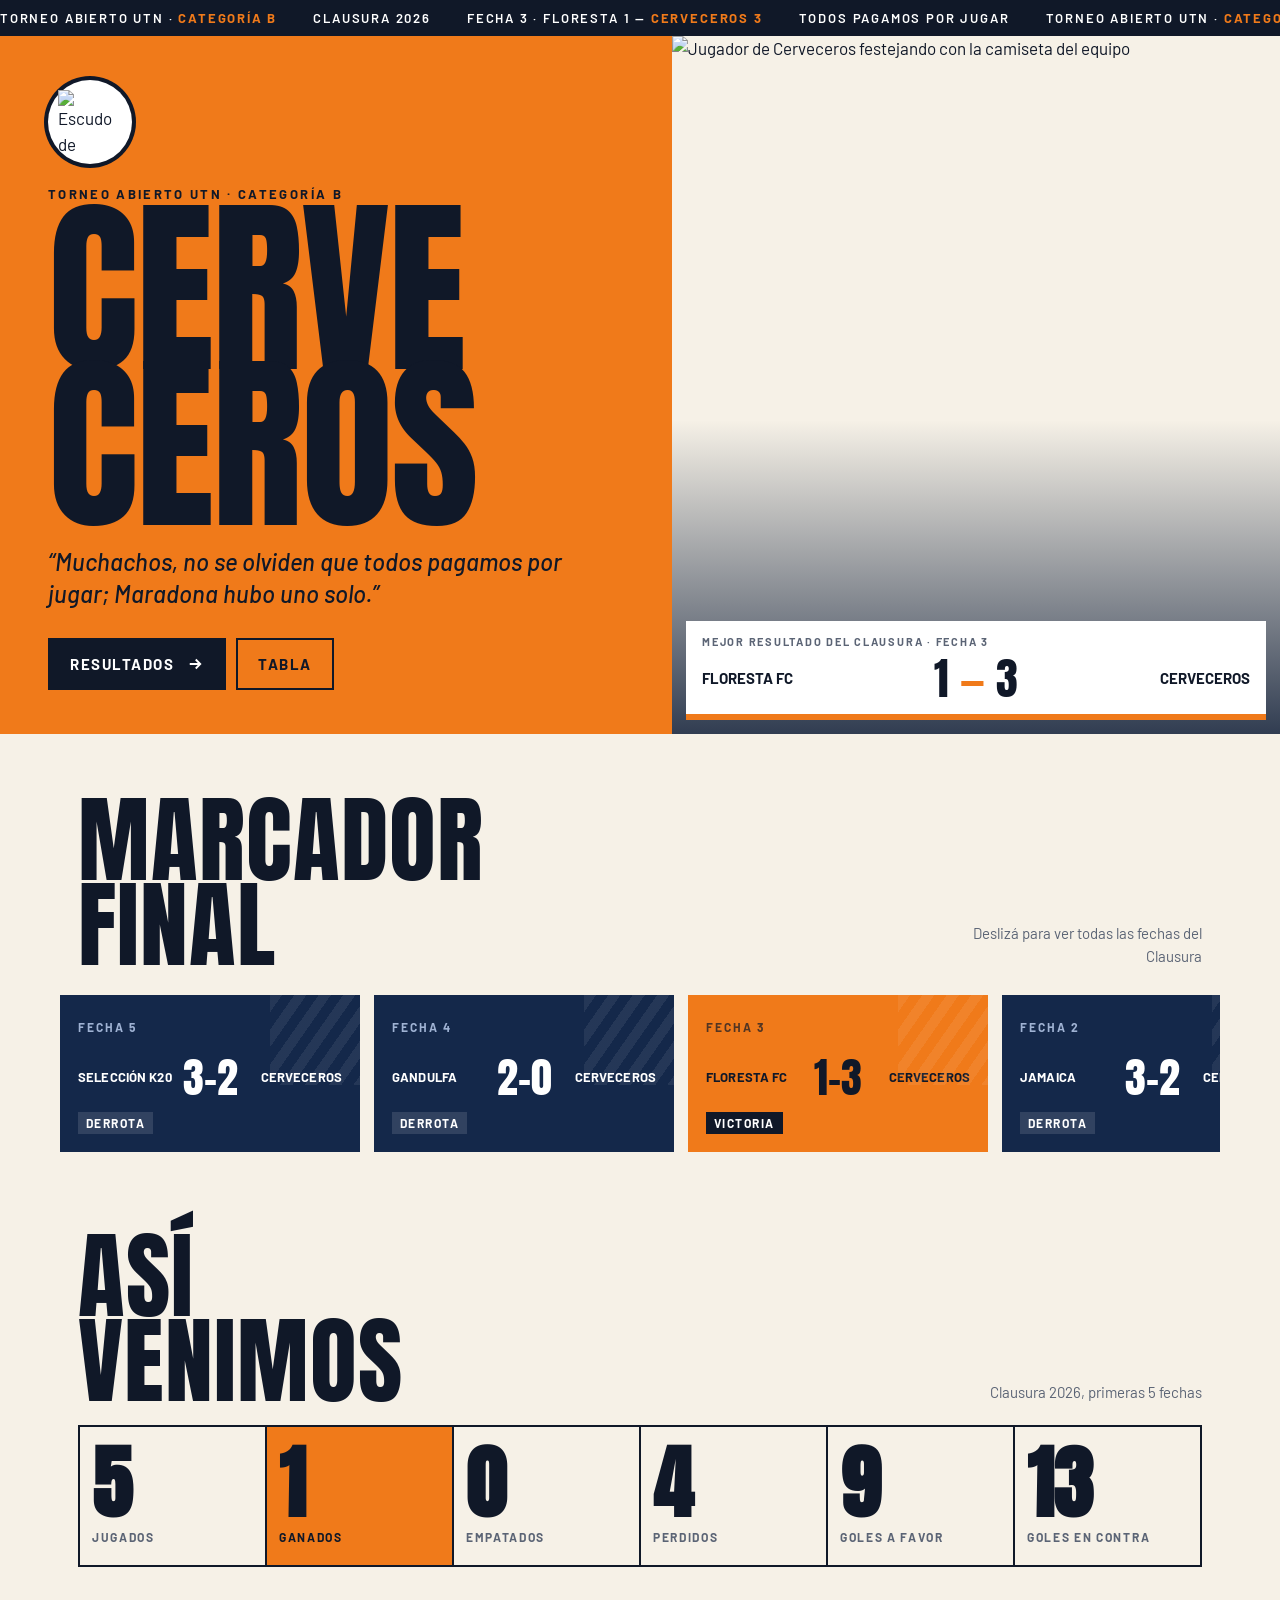
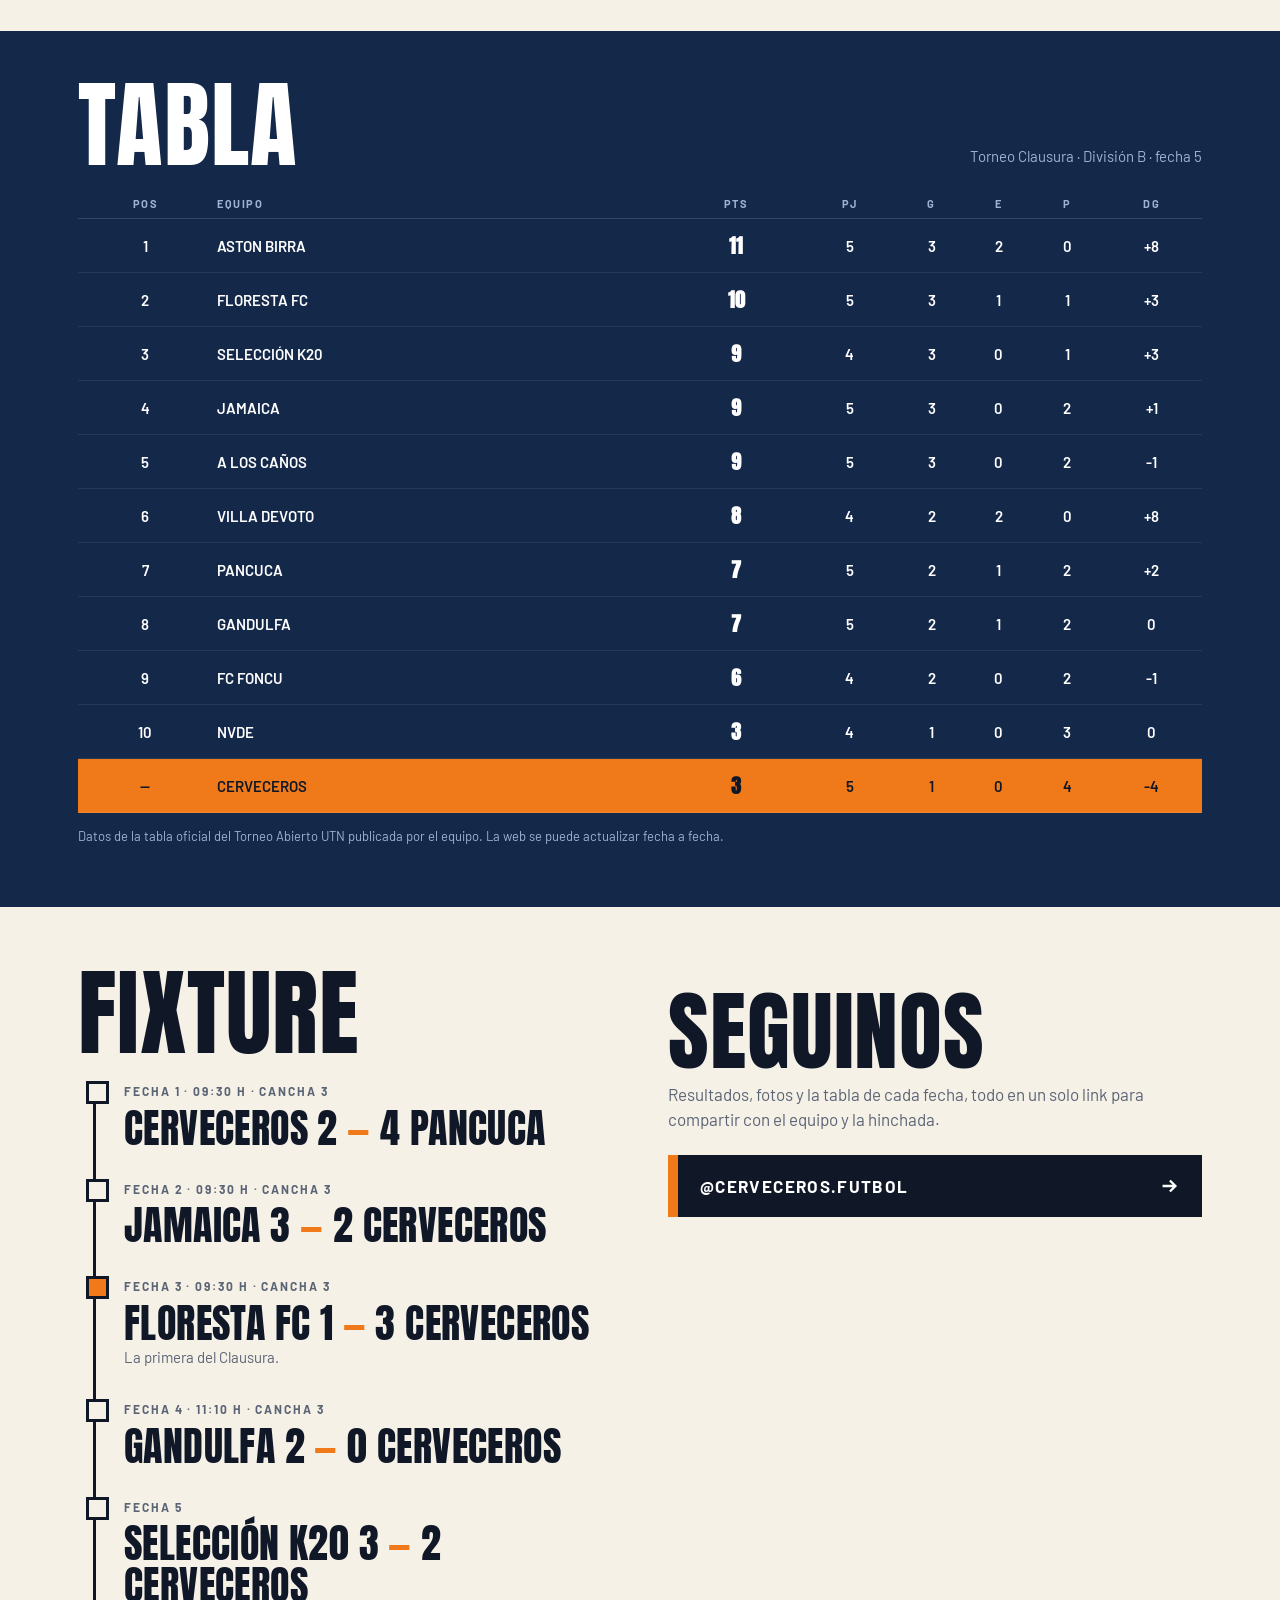
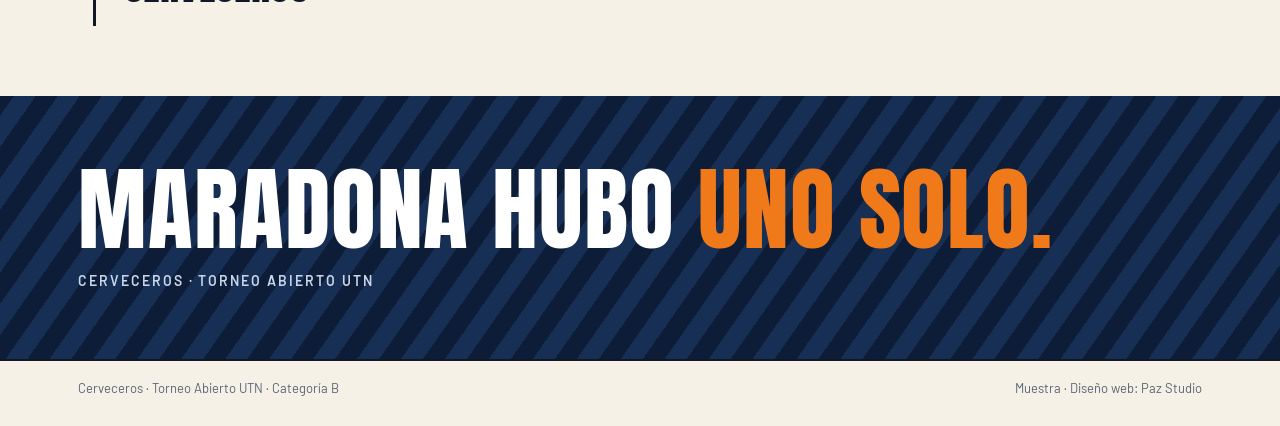
==== index.html @ fba9e892 "Add initial index.html for Cerveceros website" ====
<!doctype html>
<html lang="es-AR">
<head>
<meta charset="utf-8">
<meta name="viewport" content="width=device-width, initial-scale=1">
<meta name="robots" content="noindex">
<title>Cerveceros · Torneo Abierto UTN · Categoría B</title>
<meta name="description" content="Cerveceros, equipo de fútbol del Torneo Abierto UTN, Categoría B. Resultados, tabla, fixture y novedades del Clausura 2026.">
<meta name="theme-color" content="#F07A1A">
<link rel="icon" href="escudo.jpg">
<link rel="preconnect" href="https://fonts.googleapis.com">
<link rel="preconnect" href="https://fonts.gstatic.com" crossorigin>
<link href="https://fonts.googleapis.com/css2?family=Anton&family=Barlow:wght@400;500;600;700&display=swap" rel="stylesheet">
<style>
:root{--navy:#14284A;--navy2:#0E1D37;--orange:#F07A1A;--cream:#F6F1E7;--ink:#101828;--soft:#5B6475;--line:#D9D2C3}
*{box-sizing:border-box;margin:0;padding:0}
html{scroll-behavior:smooth}
body{background:var(--cream);color:var(--ink);font:400 17px/1.5 Barlow,system-ui,sans-serif;-webkit-font-smoothing:antialiased;overflow-x:hidden}
img{display:block;max-width:100%;height:auto}
a{color:inherit;text-decoration:none}
:focus-visible{outline:3px solid var(--orange);outline-offset:3px}
.A{font-family:Anton,Impact,"Arial Narrow",sans-serif;font-weight:400;text-transform:uppercase;letter-spacing:.01em}
.wrap{max-width:1160px;margin:0 auto;padding:0 18px}
/* rayas diagonales del escudo */
.stripes{background:repeating-linear-gradient(-55deg,var(--navy2) 0 18px,#172F55 18px 36px)}

/* barra superior tipo ticker, sin menú */
.ticker{background:var(--ink);color:#fff;font:600 13px Barlow;letter-spacing:.14em;text-transform:uppercase;overflow:hidden;white-space:nowrap}
.ticker div{display:inline-flex;gap:36px;padding:10px 0;animation:tk 26s linear infinite}
.ticker b{color:var(--orange)}
@keyframes tk{to{transform:translateX(-50%)}}

/* portada partida en dos */
.hero{display:grid;min-height:calc(100svh - 38px)}
.h-left{background:var(--orange);color:var(--ink);padding:28px 18px 34px;display:flex;flex-direction:column;position:relative;overflow:hidden}
.h-left .crest{width:84px;height:84px;background:#fff;border-radius:50%;display:grid;place-items:center;box-shadow:0 0 0 4px var(--ink)}
.h-left .crest img{width:64px}
.h-left small{display:block;font:700 13px Barlow;letter-spacing:.18em;text-transform:uppercase;margin-top:22px}
.h-left h1{font-size:clamp(78px,24vw,190px);line-height:.82;margin-top:10px;letter-spacing:-.01em}
.h-left q{display:block;font:500 italic clamp(19px,4.6vw,24px)/1.35 Barlow;margin-top:22px;max-width:22em;quotes:"“" "”"}
.h-left q::after{content:"”"}
.h-left .who{font-size:14px;margin-top:8px;opacity:.75}
.h-cta{display:flex;flex-wrap:wrap;gap:10px;margin-top:28px}
.sq{display:inline-flex;align-items:center;gap:12px;height:52px;padding:0 20px;font:700 15px Barlow;letter-spacing:.1em;text-transform:uppercase;border:2.5px solid var(--ink);transition:background .2s,color .2s}
.sq.f{background:var(--ink);color:#fff}
.sq:hover{background:#fff;color:var(--ink)}
.sq svg{width:18px;height:18px}
.h-right{position:relative;min-height:420px;overflow:hidden}
.h-right img{position:absolute;inset:0;width:100%;height:100%;object-fit:cover;object-position:center 30%}
.h-right::after{content:"";position:absolute;inset:0;background:linear-gradient(180deg,transparent 55%,rgba(14,29,55,.85))}
.score{position:absolute;left:14px;right:14px;bottom:14px;z-index:2;background:#fff;color:var(--ink);display:grid;grid-template-columns:1fr auto 1fr;align-items:center;gap:8px;padding:14px 16px;border-bottom:6px solid var(--orange)}
.score small{grid-column:1/-1;font:700 11px Barlow;letter-spacing:.16em;text-transform:uppercase;color:var(--soft)}
.score .t{font:700 15px Barlow;text-transform:uppercase;line-height:1.1}
.score .t:last-child{text-align:right}
.score .r{font-size:44px;line-height:1}
.score .r span{color:var(--orange)}

/* marcadores: carrusel horizontal */
.sec{padding:64px 0}
.title{display:flex;align-items:flex-end;justify-content:space-between;gap:14px;margin-bottom:22px}
.title h2{font-size:clamp(46px,12vw,96px);line-height:.88}
.title p{color:var(--soft);font-size:15px;max-width:16em;text-align:right}
.rail{display:flex;gap:14px;overflow-x:auto;scroll-snap-type:x mandatory;padding:6px 18px 18px;margin:0 -18px;scrollbar-width:none}
.rail::-webkit-scrollbar{display:none}
.mk{flex:none;width:88%;max-width:340px;scroll-snap-align:start;background:var(--navy);color:#fff;padding:18px;position:relative;overflow:hidden}
.mk::before{content:"";position:absolute;right:-30px;top:-30px;width:120px;height:120px;background:repeating-linear-gradient(-55deg,rgba(255,255,255,.07) 0 10px,transparent 10px 20px)}
.mk .f{font:700 12px Barlow;letter-spacing:.16em;text-transform:uppercase;color:#9FB2D3}
.mk .res{display:flex;align-items:center;justify-content:space-between;margin:18px 0 10px}
.mk .res b{font:700 13px Barlow;text-transform:uppercase;flex:1;min-width:0;line-height:1.15;letter-spacing:.01em}
.mk .res b:last-child{text-align:right}
.mk .n{font-family:Anton,Impact,sans-serif;font-size:42px;line-height:1;white-space:nowrap;padding:0 6px}
.mk .badge{display:inline-block;font:700 12px Barlow;letter-spacing:.12em;padding:4px 8px;text-transform:uppercase}
.mk .badge.w{background:var(--orange);color:var(--ink)}
.mk .badge.l{background:rgba(255,255,255,.12)}
.mk.cv-w{background:var(--orange);color:var(--ink)}
.mk.cv-w .f{color:var(--ink);opacity:.7}
.mk.cv-w .badge.w{background:var(--ink);color:#fff}

/* así venimos: números en fila */
.nums{display:grid;grid-template-columns:repeat(3,1fr);border-top:2.5px solid var(--ink);border-left:2.5px solid var(--ink)}
.nums div{border-right:2.5px solid var(--ink);border-bottom:2.5px solid var(--ink);padding:16px 12px}
.nums b{display:block;font-family:Anton,Impact,sans-serif;font-size:clamp(46px,12vw,80px);line-height:1}
.nums span{font:700 12px Barlow;letter-spacing:.14em;text-transform:uppercase;color:var(--soft)}
.nums .hl{background:var(--orange)}
.nums .hl span{color:var(--ink)}

/* fixture: línea de tiempo */
.time{list-style:none;position:relative;margin-left:8px}
.time::before{content:"";position:absolute;left:7px;top:6px;bottom:6px;width:3px;background:var(--ink)}
.time li{position:relative;padding:0 0 26px 38px}
.time li::before{content:"";position:absolute;left:0;top:4px;width:17px;height:17px;background:var(--cream);border:3px solid var(--ink)}
.time li.win::before{background:var(--orange)}
.time .f{font:700 12px Barlow;letter-spacing:.16em;text-transform:uppercase;color:var(--soft)}
.time .m{font-size:clamp(26px,6.6vw,40px);line-height:1.05;margin-top:4px}
.time .m em{font-style:normal;color:var(--orange)}
.time .d{color:var(--soft);font-size:15px}

/* tabla */
.board{background:var(--navy);color:#fff;padding:52px 0 60px}
.board .title p{color:#9FB2D3}
.tbl{width:100%;border-collapse:collapse;font:600 15px Barlow}
.tbl th{font:700 11px Barlow;letter-spacing:.14em;text-transform:uppercase;color:#9FB2D3;text-align:center;padding:8px 4px;border-bottom:1px solid rgba(255,255,255,.15)}
.tbl th:nth-child(2){text-align:left}
.tbl td{text-align:center;padding:11px 4px;border-bottom:1px solid rgba(255,255,255,.08)}
.tbl td:nth-child(2){text-align:left;text-transform:uppercase}
.tbl td.p{font-family:Anton,Impact,sans-serif;font-size:20px}
.tbl tr.cv td{background:var(--orange);color:var(--ink)}
.tbl .hide{display:none}
.note{font-size:13px;color:#9FB2D3;margin-top:14px}

/* frase */
.quote{position:relative;overflow:hidden;color:#fff;padding:70px 0}
.quote p{position:relative;font-size:clamp(38px,10vw,92px);line-height:.95}
.quote p span{color:var(--orange)}
.quote small{display:block;position:relative;margin-top:18px;font:600 14px Barlow;letter-spacing:.14em;text-transform:uppercase;color:#C9D5EA}

.end{padding:60px 0 50px}
.end h2{font-size:clamp(44px,11vw,88px);line-height:.9}
.end p{color:var(--soft);margin:12px 0 22px;max-width:30em}
.wide{display:flex;align-items:center;justify-content:space-between;width:100%;max-width:560px;padding:20px 22px;background:var(--ink);color:#fff;font:700 17px Barlow;letter-spacing:.08em;text-transform:uppercase;border-left:10px solid var(--orange);transition:padding .2s}
.wide:hover{padding-left:30px}
.wide svg{width:22px;height:22px}
footer{border-top:2.5px solid var(--ink);padding:18px 0 28px;font-size:13px;color:var(--soft)}
footer .wrap{display:flex;flex-wrap:wrap;justify-content:space-between;gap:8px}
.rv{opacity:0;transform:translateY(22px);transition:opacity .6s,transform .6s}
.rv.in{opacity:1;transform:none}

@media (min-width:900px){
  .hero{grid-template-columns:1.05fr .95fr;min-height:640px}
  .h-left{padding:44px 48px}
  .h-right{min-height:auto}
  .mk{width:300px}
  .nums{grid-template-columns:repeat(6,1fr)}
  .tbl .hide{display:table-cell}
  .two{display:grid;grid-template-columns:1fr 1fr;gap:56px}
}
@media (prefers-reduced-motion:reduce){*{animation:none!important;transition:none!important}.rv{opacity:1;transform:none}html{scroll-behavior:auto}}
</style>
</head>
<body>

<div class="ticker" aria-hidden="true"><div>
  <span>Torneo Abierto UTN · <b>Categoría B</b></span><span>Clausura 2026</span><span>Fecha 3 · Floresta 1 — <b>Cerveceros 3</b></span><span>Todos pagamos por jugar</span>
  <span>Torneo Abierto UTN · <b>Categoría B</b></span><span>Clausura 2026</span><span>Fecha 3 · Floresta 1 — <b>Cerveceros 3</b></span><span>Todos pagamos por jugar</span>
</div></div>

<header class="hero">
  <div class="h-left">
    <div class="crest"><img src="escudo.jpg" alt="Escudo de Cerveceros" width="150" height="150"></div>
    <small>Torneo Abierto UTN · Categoría B</small>
    <h1 class="A">Cerve<br>ceros</h1>
    <q>Muchachos, no se olviden que todos pagamos por jugar; Maradona hubo uno solo.</q>
    <div class="h-cta">
      <a class="sq f" href="#resultados">Resultados <svg viewBox="0 0 24 24" fill="none" stroke="currentColor" stroke-width="2.5"><path d="M5 12h14M13 6l6 6-6 6"/></svg></a>
      <a class="sq" href="#tabla">Tabla</a>
    </div>
  </div>
  <div class="h-right">
    <img src="festejo.jpg" alt="Jugador de Cerveceros festejando con la camiseta del equipo" width="520" height="520">
    <div class="score">
      <small>Mejor resultado del Clausura · Fecha 3</small>
      <span class="t">Floresta FC</span><span class="r A">1 <span>—</span> 3</span><span class="t">Cerveceros</span>
    </div>
  </div>
</header>

<main>
  <section class="sec" id="resultados">
    <div class="wrap">
      <div class="title rv"><h2 class="A">Marcador<br>final</h2><p>Deslizá para ver todas las fechas del Clausura</p></div>
      <div class="rail rv">
        <article class="mk"><span class="f">Fecha 5</span><div class="res"><b>Selección K20</b><span class="n">3-2</span><b>Cerveceros</b></div><span class="badge l">Derrota</span></article>
        <article class="mk"><span class="f">Fecha 4</span><div class="res"><b>Gandulfa</b><span class="n">2-0</span><b>Cerveceros</b></div><span class="badge l">Derrota</span></article>
        <article class="mk cv-w"><span class="f">Fecha 3</span><div class="res"><b>Floresta FC</b><span class="n">1-3</span><b>Cerveceros</b></div><span class="badge w">Victoria</span></article>
        <article class="mk"><span class="f">Fecha 2</span><div class="res"><b>Jamaica</b><span class="n">3-2</span><b>Cerveceros</b></div><span class="badge l">Derrota</span></article>
        <article class="mk"><span class="f">Fecha 1</span><div class="res"><b>Cerveceros</b><span class="n">2-4</span><b>Pancuca</b></div><span class="badge l">Derrota</span></article>
      </div>
    </div>
  </section>

  <section class="sec" style="padding-top:0">
    <div class="wrap">
      <div class="title rv"><h2 class="A">Así<br>venimos</h2><p>Clausura 2026, primeras 5 fechas</p></div>
      <div class="nums rv">
        <div><b data-n="5">5</b><span>Jugados</span></div>
        <div class="hl"><b data-n="1">1</b><span>Ganados</span></div>
        <div><b data-n="0">0</b><span>Empatados</span></div>
        <div><b data-n="4">4</b><span>Perdidos</span></div>
        <div><b data-n="9">9</b><span>Goles a favor</span></div>
        <div><b data-n="13">13</b><span>Goles en contra</span></div>
      </div>
    </div>
  </section>

  <section class="board" id="tabla">
    <div class="wrap">
      <div class="title rv"><h2 class="A">Tabla</h2><p>Torneo Clausura · División B · fecha 5</p></div>
      <table class="tbl rv">
        <thead><tr><th>Pos</th><th>Equipo</th><th>Pts</th><th>PJ</th><th class="hide">G</th><th class="hide">E</th><th class="hide">P</th><th>DG</th></tr></thead>
        <tbody>
          <tr><td>1</td><td>Aston Birra</td><td class="p">11</td><td>5</td><td class="hide">3</td><td class="hide">2</td><td class="hide">0</td><td>+8</td></tr>
          <tr><td>2</td><td>Floresta FC</td><td class="p">10</td><td>5</td><td class="hide">3</td><td class="hide">1</td><td class="hide">1</td><td>+3</td></tr>
          <tr><td>3</td><td>Selección K20</td><td class="p">9</td><td>4</td><td class="hide">3</td><td class="hide">0</td><td class="hide">1</td><td>+3</td></tr>
          <tr><td>4</td><td>Jamaica</td><td class="p">9</td><td>5</td><td class="hide">3</td><td class="hide">0</td><td class="hide">2</td><td>+1</td></tr>
          <tr><td>5</td><td>A los Caños</td><td class="p">9</td><td>5</td><td class="hide">3</td><td class="hide">0</td><td class="hide">2</td><td>-1</td></tr>
          <tr><td>6</td><td>Villa Devoto</td><td class="p">8</td><td>4</td><td class="hide">2</td><td class="hide">2</td><td class="hide">0</td><td>+8</td></tr>
          <tr><td>7</td><td>Pancuca</td><td class="p">7</td><td>5</td><td class="hide">2</td><td class="hide">1</td><td class="hide">2</td><td>+2</td></tr>
          <tr><td>8</td><td>Gandulfa</td><td class="p">7</td><td>5</td><td class="hide">2</td><td class="hide">1</td><td class="hide">2</td><td>0</td></tr>
          <tr><td>9</td><td>FC Foncu</td><td class="p">6</td><td>4</td><td class="hide">2</td><td class="hide">0</td><td class="hide">2</td><td>-1</td></tr>
          <tr><td>10</td><td>NVDE</td><td class="p">3</td><td>4</td><td class="hide">1</td><td class="hide">0</td><td class="hide">3</td><td>0</td></tr>
          <tr class="cv"><td>—</td><td>Cerveceros</td><td class="p">3</td><td>5</td><td class="hide">1</td><td class="hide">0</td><td class="hide">4</td><td>-4</td></tr>
        </tbody>
      </table>
      <p class="note">Datos de la tabla oficial del Torneo Abierto UTN publicada por el equipo. La web se puede actualizar fecha a fecha.</p>
    </div>
  </section>

  <section class="sec">
    <div class="wrap two">
      <div>
        <div class="title rv"><h2 class="A">Fixture</h2></div>
        <ol class="time rv">
          <li><span class="f">Fecha 1 · 09:30 h · Cancha 3</span><div class="m A">Cerveceros 2 <em>—</em> 4 Pancuca</div></li>
          <li><span class="f">Fecha 2 · 09:30 h · Cancha 3</span><div class="m A">Jamaica 3 <em>—</em> 2 Cerveceros</div></li>
          <li class="win"><span class="f">Fecha 3 · 09:30 h · Cancha 3</span><div class="m A">Floresta FC 1 <em>—</em> 3 Cerveceros</div><span class="d">La primera del Clausura.</span></li>
          <li><span class="f">Fecha 4 · 11:10 h · Cancha 3</span><div class="m A">Gandulfa 2 <em>—</em> 0 Cerveceros</div></li>
          <li><span class="f">Fecha 5</span><div class="m A">Selección K20 3 <em>—</em> 2 Cerveceros</div></li>
        </ol>
      </div>
      <div class="end rv" style="padding-top:20px">
        <h2 class="A">Seguinos</h2>
        <p>Resultados, fotos y la tabla de cada fecha, todo en un solo link para compartir con el equipo y la hinchada.</p>
        <a class="wide" href="https://www.instagram.com/cerveceros.futbol/" target="_blank" rel="noopener">@cerveceros.futbol <svg viewBox="0 0 24 24" fill="none" stroke="currentColor" stroke-width="2.5"><path d="M5 12h14M13 6l6 6-6 6"/></svg></a>
      </div>
    </div>
  </section>

  <section class="quote stripes">
    <div class="wrap rv">
      <p class="A">Maradona hubo <span>uno solo.</span></p>
      <small>Cerveceros · Torneo Abierto UTN</small>
    </div>
  </section>
</main>

<footer><div class="wrap"><span>Cerveceros · Torneo Abierto UTN · Categoría B</span><span>Muestra · Diseño web: <a href="https://pazstudio.com.ar" target="_blank" rel="noopener">Paz Studio</a></span></div></footer>

<script>
(function(){
  var reduce=matchMedia("(prefers-reduced-motion: reduce)").matches;
  function count(el){ var n=+el.dataset.n; if(reduce||!n) return; var i=0; el.textContent="0"; var t=setInterval(function(){ i++; el.textContent=i; if(i>=n) clearInterval(t); },60); }
  if("IntersectionObserver" in window){
    var io=new IntersectionObserver(function(es){es.forEach(function(e){ if(!e.isIntersecting) return; e.target.classList.add("in"); e.target.querySelectorAll("[data-n]").forEach(count); io.unobserve(e.target); });},{threshold:.15});
    document.querySelectorAll(".rv").forEach(function(el){io.observe(el)});
  } else document.querySelectorAll(".rv").forEach(function(el){el.classList.add("in")});
})();
</script>
</body>
</html>
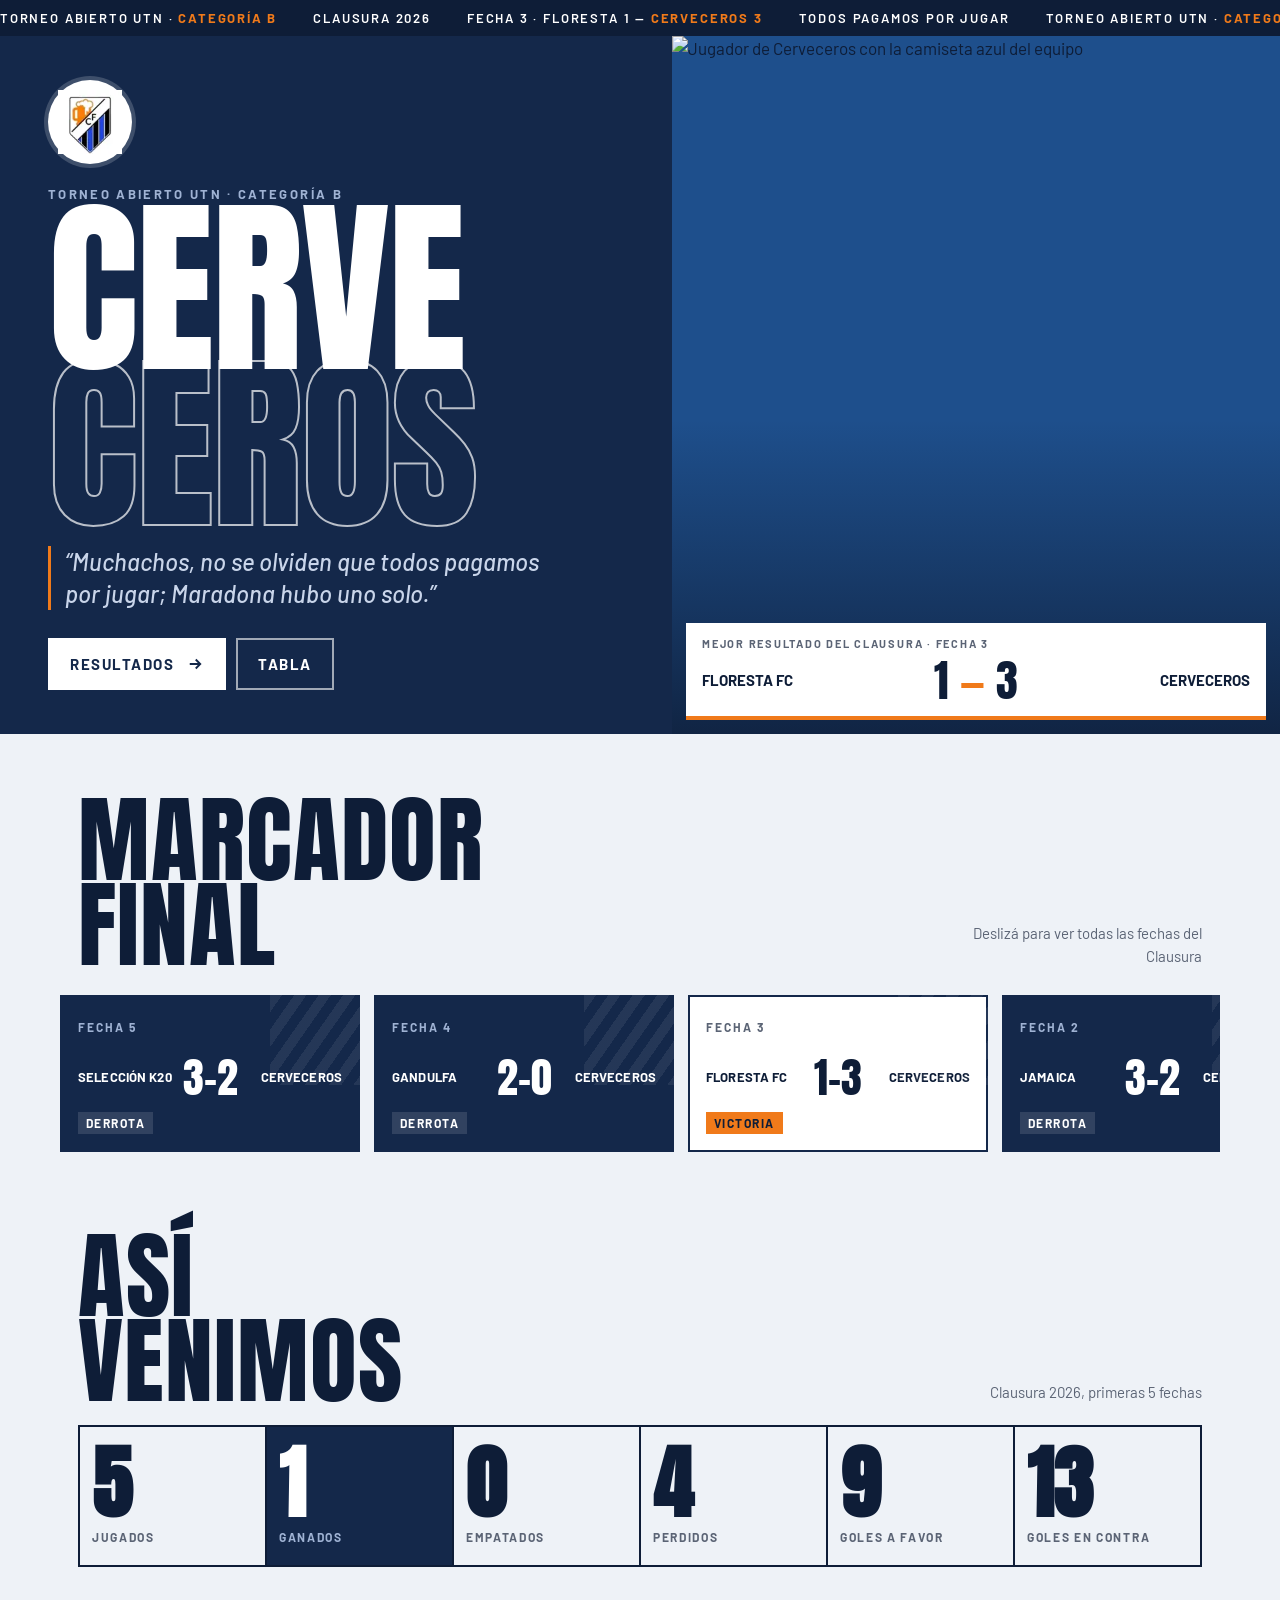
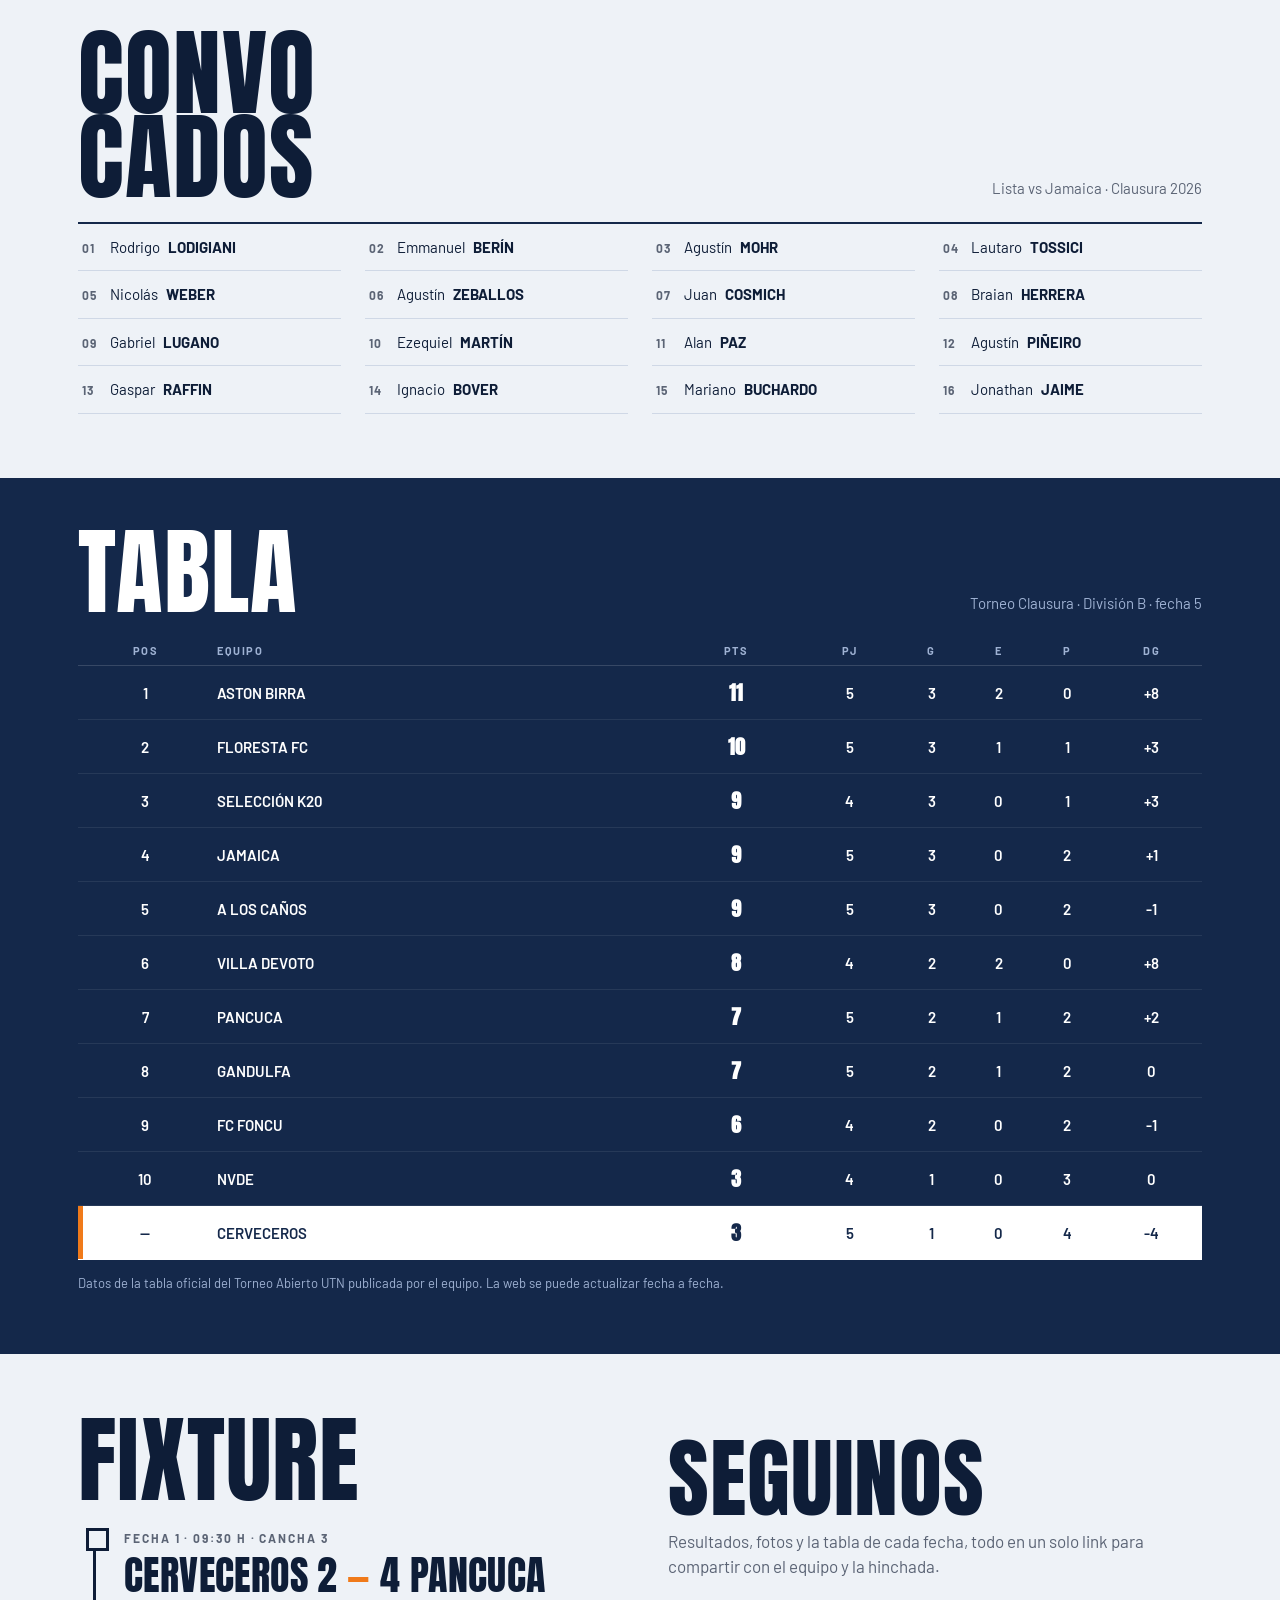
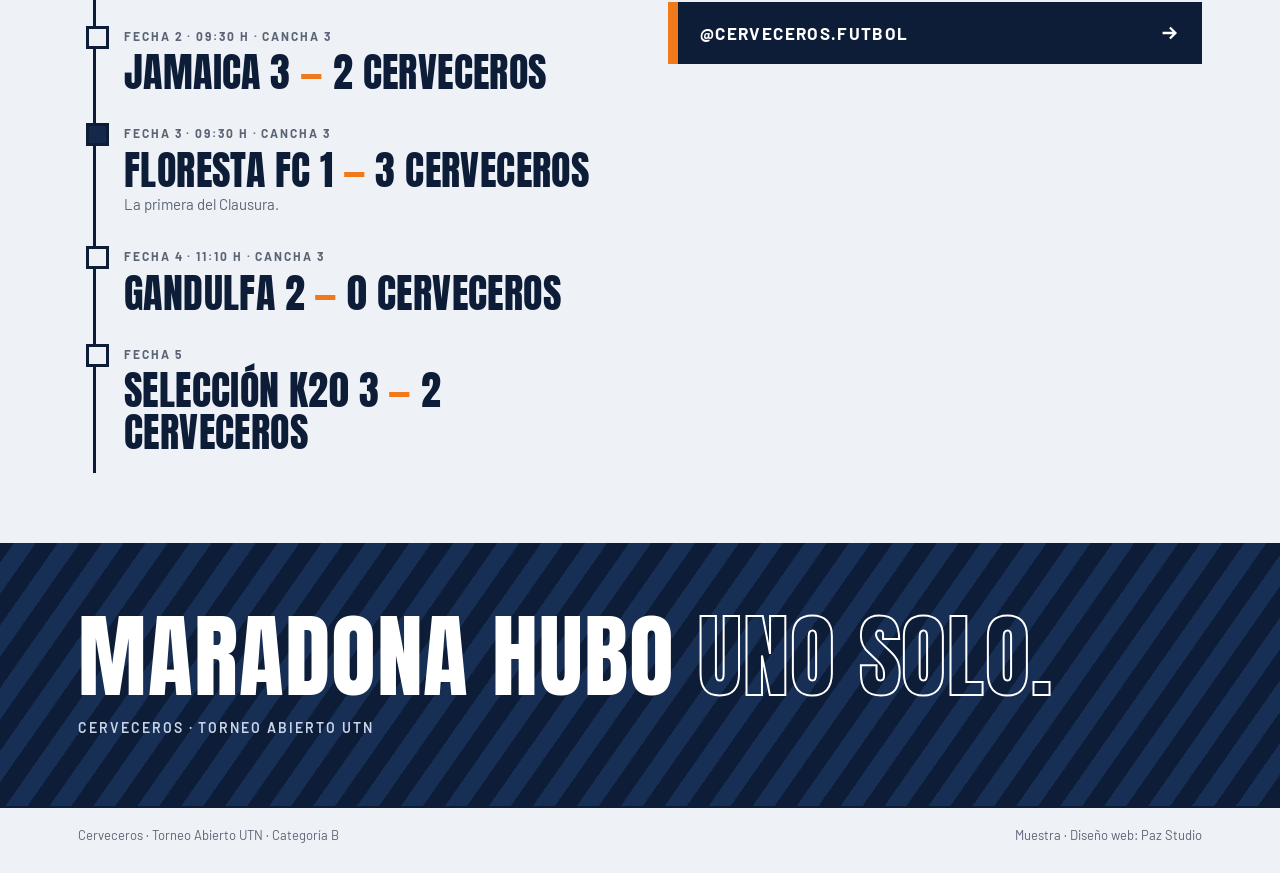
==== commit e618d5c5: "Update index.html" ====
--- a/index.html
+++ b/index.html
@@ -6,13 +6,13 @@
 <meta name="robots" content="noindex">
 <title>Cerveceros · Torneo Abierto UTN · Categoría B</title>
 <meta name="description" content="Cerveceros, equipo de fútbol del Torneo Abierto UTN, Categoría B. Resultados, tabla, fixture y novedades del Clausura 2026.">
-<meta name="theme-color" content="#F07A1A">
+<meta name="theme-color" content="#0E1D37">
 <link rel="icon" href="escudo.jpg">
 <link rel="preconnect" href="https://fonts.googleapis.com">
 <link rel="preconnect" href="https://fonts.gstatic.com" crossorigin>
 <link href="https://fonts.googleapis.com/css2?family=Anton&family=Barlow:wght@400;500;600;700&display=swap" rel="stylesheet">
 <style>
-:root{--navy:#14284A;--navy2:#0E1D37;--orange:#F07A1A;--cream:#F6F1E7;--ink:#101828;--soft:#5B6475;--line:#D9D2C3}
+:root{--navy:#14284A;--navy2:#0E1D37;--orange:#F07A1A;--cream:#EEF2F7;--ink:#0E1D37;--soft:#5B6475;--line:#CFD8E6}
 *{box-sizing:border-box;margin:0;padding:0}
 html{scroll-behavior:smooth}
 body{background:var(--cream);color:var(--ink);font:400 17px/1.5 Barlow,system-ui,sans-serif;-webkit-font-smoothing:antialiased;overflow-x:hidden}
@@ -32,23 +32,25 @@
 
 /* portada partida en dos */
 .hero{display:grid;min-height:calc(100svh - 38px)}
-.h-left{background:var(--orange);color:var(--ink);padding:28px 18px 34px;display:flex;flex-direction:column;position:relative;overflow:hidden}
-.h-left .crest{width:84px;height:84px;background:#fff;border-radius:50%;display:grid;place-items:center;box-shadow:0 0 0 4px var(--ink)}
+.h-left{background:var(--navy);color:#fff;padding:28px 18px 34px;display:flex;flex-direction:column;position:relative;overflow:hidden}
+.h-left .crest{width:84px;height:84px;background:#fff;border-radius:50%;display:grid;place-items:center;box-shadow:0 0 0 4px rgba(255,255,255,.18)}
 .h-left .crest img{width:64px}
-.h-left small{display:block;font:700 13px Barlow;letter-spacing:.18em;text-transform:uppercase;margin-top:22px}
+.h-left small{display:block;font:700 13px Barlow;letter-spacing:.18em;text-transform:uppercase;margin-top:22px;color:#9FB2D3}
+.h-left h1 span{color:transparent;-webkit-text-stroke:2px rgba(255,255,255,.7)}
 .h-left h1{font-size:clamp(78px,24vw,190px);line-height:.82;margin-top:10px;letter-spacing:-.01em}
 .h-left q{display:block;font:500 italic clamp(19px,4.6vw,24px)/1.35 Barlow;margin-top:22px;max-width:22em;quotes:"“" "”"}
 .h-left q::after{content:"”"}
-.h-left .who{font-size:14px;margin-top:8px;opacity:.75}
+.h-left q{color:#C9D5EA;border-left:3px solid var(--orange);padding-left:14px}
 .h-cta{display:flex;flex-wrap:wrap;gap:10px;margin-top:28px}
-.sq{display:inline-flex;align-items:center;gap:12px;height:52px;padding:0 20px;font:700 15px Barlow;letter-spacing:.1em;text-transform:uppercase;border:2.5px solid var(--ink);transition:background .2s,color .2s}
-.sq.f{background:var(--ink);color:#fff}
-.sq:hover{background:#fff;color:var(--ink)}
+.sq{display:inline-flex;align-items:center;gap:12px;height:52px;padding:0 20px;font:700 15px Barlow;letter-spacing:.1em;text-transform:uppercase;border:2px solid rgba(255,255,255,.6);color:#fff;transition:background .2s,color .2s}
+.sq.f{background:#fff;color:var(--navy);border-color:#fff}
+.sq:hover{background:#fff;color:var(--navy)}
 .sq svg{width:18px;height:18px}
 .h-right{position:relative;min-height:420px;overflow:hidden}
-.h-right img{position:absolute;inset:0;width:100%;height:100%;object-fit:cover;object-position:center 30%}
+.h-right{background:#1E4F8C}
+.h-right img{position:absolute;inset:0;width:100%;height:100%;object-fit:cover;object-position:center top}
 .h-right::after{content:"";position:absolute;inset:0;background:linear-gradient(180deg,transparent 55%,rgba(14,29,55,.85))}
-.score{position:absolute;left:14px;right:14px;bottom:14px;z-index:2;background:#fff;color:var(--ink);display:grid;grid-template-columns:1fr auto 1fr;align-items:center;gap:8px;padding:14px 16px;border-bottom:6px solid var(--orange)}
+.score{position:absolute;left:14px;right:14px;bottom:14px;z-index:2;background:#fff;color:var(--ink);display:grid;grid-template-columns:1fr auto 1fr;align-items:center;gap:8px;padding:14px 16px;border-bottom:4px solid var(--orange)}
 .score small{grid-column:1/-1;font:700 11px Barlow;letter-spacing:.16em;text-transform:uppercase;color:var(--soft)}
 .score .t{font:700 15px Barlow;text-transform:uppercase;line-height:1.1}
 .score .t:last-child{text-align:right}
@@ -72,24 +74,23 @@
 .mk .badge{display:inline-block;font:700 12px Barlow;letter-spacing:.12em;padding:4px 8px;text-transform:uppercase}
 .mk .badge.w{background:var(--orange);color:var(--ink)}
 .mk .badge.l{background:rgba(255,255,255,.12)}
-.mk.cv-w{background:var(--orange);color:var(--ink)}
-.mk.cv-w .f{color:var(--ink);opacity:.7}
-.mk.cv-w .badge.w{background:var(--ink);color:#fff}
+.mk.cv-w{background:#fff;color:var(--ink);box-shadow:inset 0 0 0 2px var(--navy)}
+.mk.cv-w .f{color:var(--soft)}
 
 /* así venimos: números en fila */
 .nums{display:grid;grid-template-columns:repeat(3,1fr);border-top:2.5px solid var(--ink);border-left:2.5px solid var(--ink)}
 .nums div{border-right:2.5px solid var(--ink);border-bottom:2.5px solid var(--ink);padding:16px 12px}
 .nums b{display:block;font-family:Anton,Impact,sans-serif;font-size:clamp(46px,12vw,80px);line-height:1}
 .nums span{font:700 12px Barlow;letter-spacing:.14em;text-transform:uppercase;color:var(--soft)}
-.nums .hl{background:var(--orange)}
-.nums .hl span{color:var(--ink)}
+.nums .hl{background:var(--navy);color:#fff}
+.nums .hl span{color:#9FB2D3}
 
 /* fixture: línea de tiempo */
 .time{list-style:none;position:relative;margin-left:8px}
 .time::before{content:"";position:absolute;left:7px;top:6px;bottom:6px;width:3px;background:var(--ink)}
 .time li{position:relative;padding:0 0 26px 38px}
 .time li::before{content:"";position:absolute;left:0;top:4px;width:17px;height:17px;background:var(--cream);border:3px solid var(--ink)}
-.time li.win::before{background:var(--orange)}
+.time li.win::before{background:var(--navy)}
 .time .f{font:700 12px Barlow;letter-spacing:.16em;text-transform:uppercase;color:var(--soft)}
 .time .m{font-size:clamp(26px,6.6vw,40px);line-height:1.05;margin-top:4px}
 .time .m em{font-style:normal;color:var(--orange)}
@@ -104,14 +105,20 @@
 .tbl td{text-align:center;padding:11px 4px;border-bottom:1px solid rgba(255,255,255,.08)}
 .tbl td:nth-child(2){text-align:left;text-transform:uppercase}
 .tbl td.p{font-family:Anton,Impact,sans-serif;font-size:20px}
-.tbl tr.cv td{background:var(--orange);color:var(--ink)}
+.tbl tr.cv td{background:#fff;color:var(--navy)}
+.tbl tr.cv td:first-child{box-shadow:inset 5px 0 0 var(--orange)}
 .tbl .hide{display:none}
 .note{font-size:13px;color:#9FB2D3;margin-top:14px}
 
+.squad{list-style:none;display:grid;grid-template-columns:minmax(0,1fr) minmax(0,1fr);gap:0;border-top:2px solid var(--navy)}
+.squad li{display:flex;flex-wrap:wrap;align-items:baseline;gap:2px 8px;padding:12px 4px;border-bottom:1px solid var(--line);font-size:15px;min-width:0}
+.squad li span{font:700 12px Barlow;color:var(--soft);letter-spacing:.08em;min-width:20px}
+.squad li b{text-transform:uppercase;font-weight:700}
+@media (min-width:900px){.squad{grid-template-columns:repeat(4,1fr);column-gap:24px}}
 /* frase */
 .quote{position:relative;overflow:hidden;color:#fff;padding:70px 0}
 .quote p{position:relative;font-size:clamp(38px,10vw,92px);line-height:.95}
-.quote p span{color:var(--orange)}
+.quote p span{color:transparent;-webkit-text-stroke:2px #fff}
 .quote small{display:block;position:relative;margin-top:18px;font:600 14px Barlow;letter-spacing:.14em;text-transform:uppercase;color:#C9D5EA}
 
 .end{padding:60px 0 50px}
@@ -148,7 +155,7 @@
   <div class="h-left">
     <div class="crest"><img src="escudo.jpg" alt="Escudo de Cerveceros" width="150" height="150"></div>
     <small>Torneo Abierto UTN · Categoría B</small>
-    <h1 class="A">Cerve<br>ceros</h1>
+    <h1 class="A">Cerve<br><span>ceros</span></h1>
     <q>Muchachos, no se olviden que todos pagamos por jugar; Maradona hubo uno solo.</q>
     <div class="h-cta">
       <a class="sq f" href="#resultados">Resultados <svg viewBox="0 0 24 24" fill="none" stroke="currentColor" stroke-width="2.5"><path d="M5 12h14M13 6l6 6-6 6"/></svg></a>
@@ -156,7 +163,7 @@
     </div>
   </div>
   <div class="h-right">
-    <img src="festejo.jpg" alt="Jugador de Cerveceros festejando con la camiseta del equipo" width="520" height="520">
+    <img src="jugador.jpg" alt="Jugador de Cerveceros con la camiseta azul del equipo" width="560" height="1100">
     <div class="score">
       <small>Mejor resultado del Clausura · Fecha 3</small>
       <span class="t">Floresta FC</span><span class="r A">1 <span>—</span> 3</span><span class="t">Cerveceros</span>
@@ -189,6 +196,13 @@
         <div><b data-n="9">9</b><span>Goles a favor</span></div>
         <div><b data-n="13">13</b><span>Goles en contra</span></div>
       </div>
+    </div>
+  </section>
+
+  <section class="sec" id="plantel" style="padding-top:0">
+    <div class="wrap">
+      <div class="title rv"><h2 class="A">Convo<br>cados</h2><p>Lista vs Jamaica · Clausura 2026</p></div>
+      <ol class="squad rv"><li><span>01</span>Rodrigo <b>Lodigiani</b></li><li><span>02</span>Emmanuel <b>Berín</b></li><li><span>03</span>Agustín <b>Mohr</b></li><li><span>04</span>Lautaro <b>Tossici</b></li><li><span>05</span>Nicolás <b>Weber</b></li><li><span>06</span>Agustín <b>Zeballos</b></li><li><span>07</span>Juan <b>Cosmich</b></li><li><span>08</span>Braian <b>Herrera</b></li><li><span>09</span>Gabriel <b>Lugano</b></li><li><span>10</span>Ezequiel <b>Martín</b></li><li><span>11</span>Alan <b>Paz</b></li><li><span>12</span>Agustín <b>Piñeiro</b></li><li><span>13</span>Gaspar <b>Raffin</b></li><li><span>14</span>Ignacio <b>Bover</b></li><li><span>15</span>Mariano <b>Buchardo</b></li><li><span>16</span>Jonathan <b>Jaime</b></li></ol>
     </div>
   </section>
 
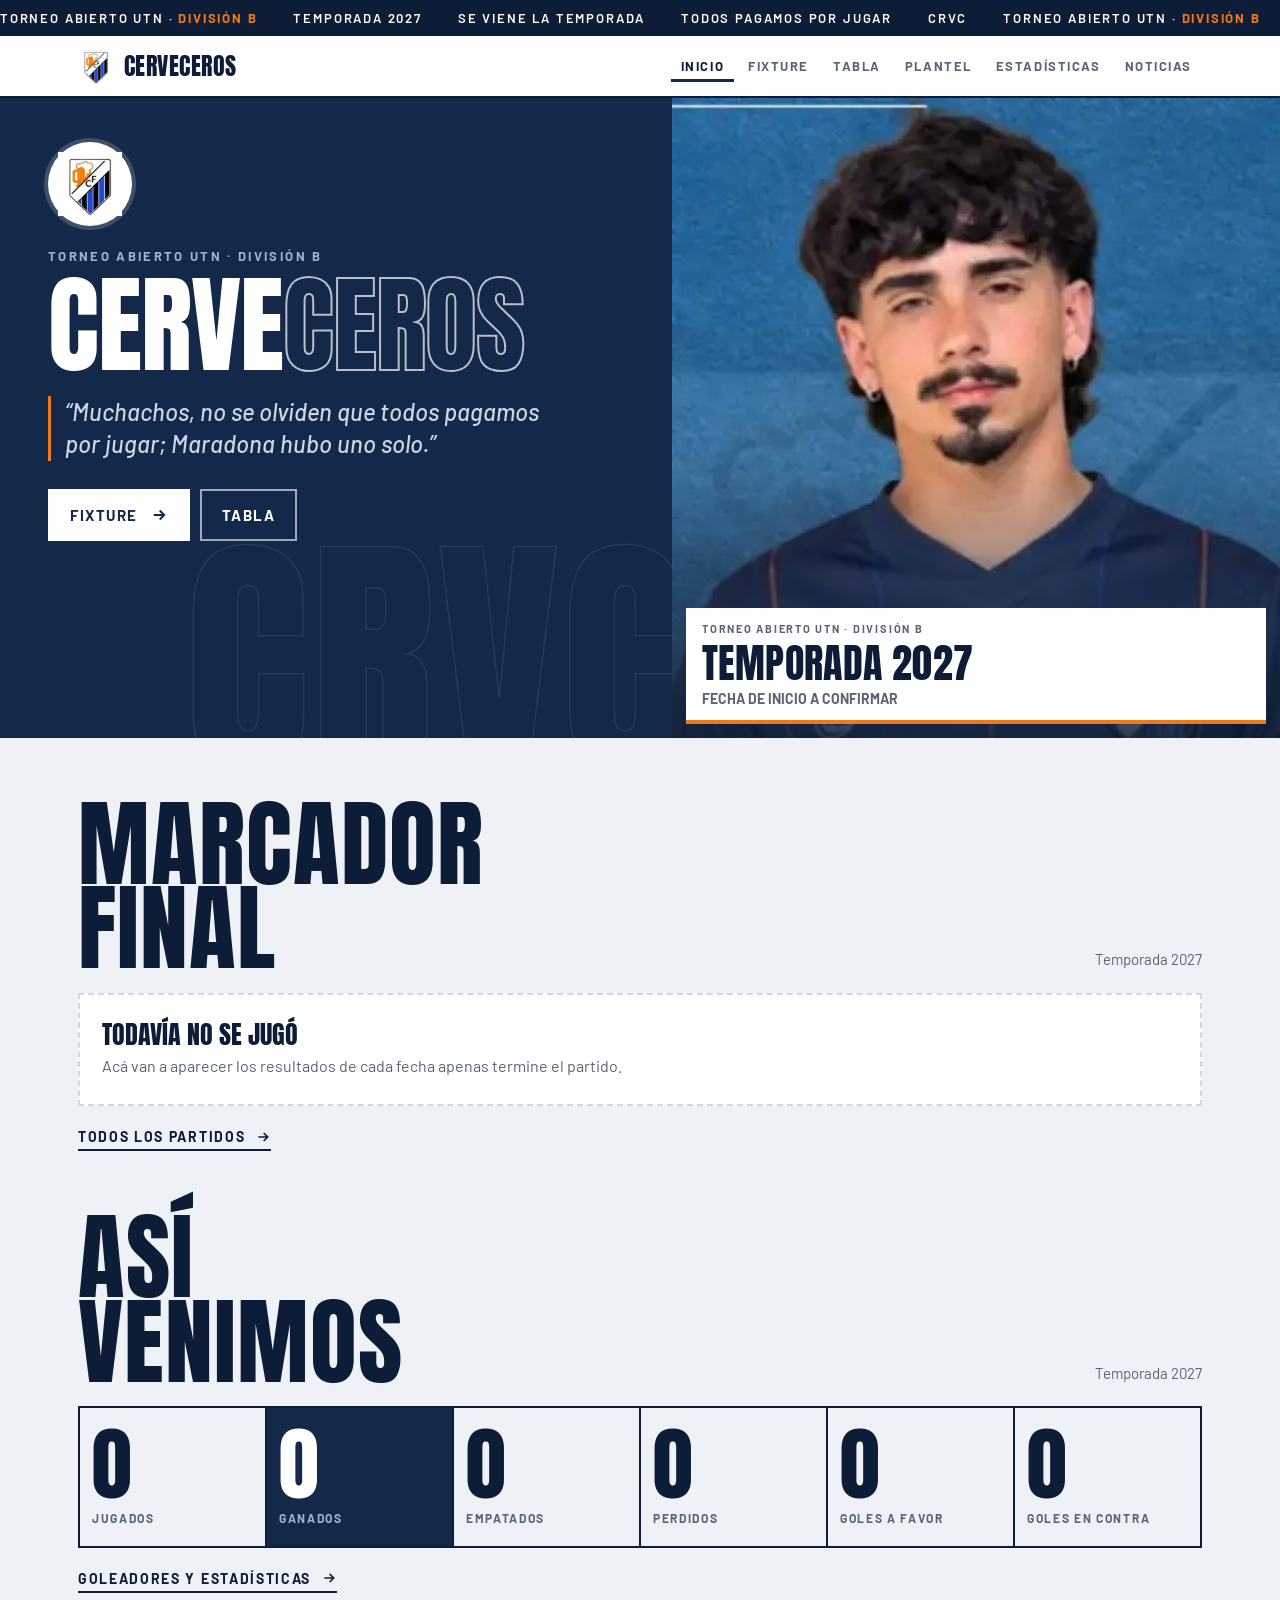
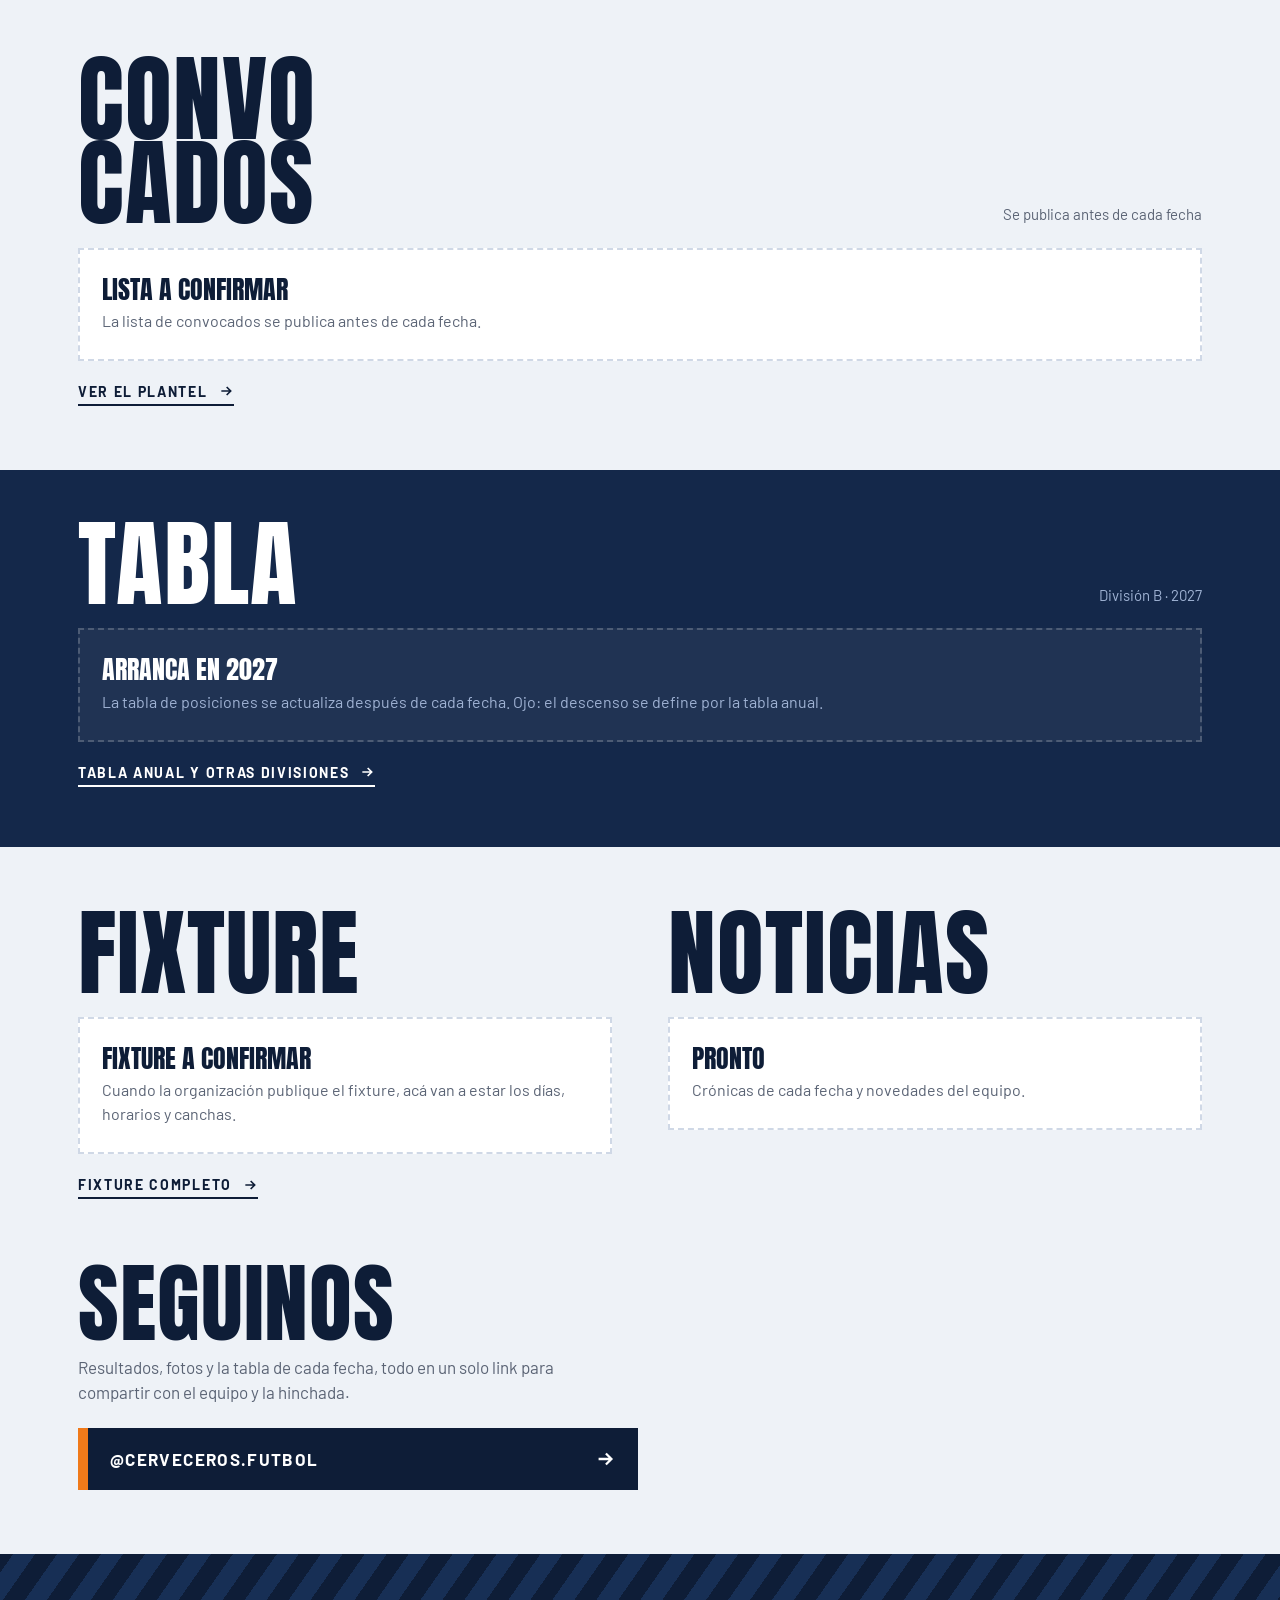
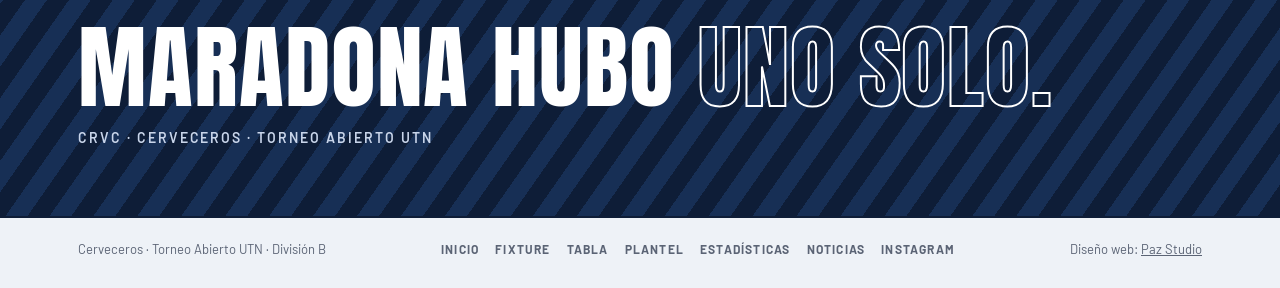
==== commit 9f05d232: "Nueva estructura multipágina para la temporada 2027 Fixture, tabla (torneo y anual, divisiones A/B/C" ====
--- a/index.html
+++ b/index.html
@@ -4,228 +4,74 @@
 <meta charset="utf-8">
 <meta name="viewport" content="width=device-width, initial-scale=1">
 <meta name="robots" content="noindex">
-<title>Cerveceros · Torneo Abierto UTN · Categoría B</title>
-<meta name="description" content="Cerveceros, equipo de fútbol del Torneo Abierto UTN, Categoría B. Resultados, tabla, fixture y novedades del Clausura 2026.">
+<title>Cerveceros · Torneo Abierto UTN</title>
+<meta name="description" content="Cerveceros, equipo de fútbol del Torneo Abierto UTN. Resultados, fixture, tabla, plantel, estadísticas y noticias.">
 <meta name="theme-color" content="#0E1D37">
-<link rel="icon" href="escudo.jpg">
+<meta property="og:title" content="Cerveceros · Torneo Abierto UTN">
+<meta property="og:description" content="Cerveceros, equipo de fútbol del Torneo Abierto UTN. Resultados, fixture, tabla, plantel, estadísticas y noticias.">
+<meta property="og:image" content="https://pazstudio-ar.github.io/cerveceros/img/jugador.jpg">
+<meta property="og:url" content="https://pazstudio-ar.github.io/cerveceros/">
+<meta property="og:type" content="website">
+<meta property="og:locale" content="es_AR">
+<link rel="icon" href="img/escudo.jpg">
 <link rel="preconnect" href="https://fonts.googleapis.com">
 <link rel="preconnect" href="https://fonts.gstatic.com" crossorigin>
 <link href="https://fonts.googleapis.com/css2?family=Anton&family=Barlow:wght@400;500;600;700&display=swap" rel="stylesheet">
-<style>
-:root{--navy:#14284A;--navy2:#0E1D37;--orange:#F07A1A;--cream:#EEF2F7;--ink:#0E1D37;--soft:#5B6475;--line:#CFD8E6}
-*{box-sizing:border-box;margin:0;padding:0}
-html{scroll-behavior:smooth}
-body{background:var(--cream);color:var(--ink);font:400 17px/1.5 Barlow,system-ui,sans-serif;-webkit-font-smoothing:antialiased;overflow-x:hidden}
-img{display:block;max-width:100%;height:auto}
-a{color:inherit;text-decoration:none}
-:focus-visible{outline:3px solid var(--orange);outline-offset:3px}
-.A{font-family:Anton,Impact,"Arial Narrow",sans-serif;font-weight:400;text-transform:uppercase;letter-spacing:.01em}
-.wrap{max-width:1160px;margin:0 auto;padding:0 18px}
-/* rayas diagonales del escudo */
-.stripes{background:repeating-linear-gradient(-55deg,var(--navy2) 0 18px,#172F55 18px 36px)}
+<link rel="stylesheet" href="css/estilos.css">
+</head>
+<body data-pagina="inicio">
 
-/* barra superior tipo ticker, sin menú */
-.ticker{background:var(--ink);color:#fff;font:600 13px Barlow;letter-spacing:.14em;text-transform:uppercase;overflow:hidden;white-space:nowrap}
-.ticker div{display:inline-flex;gap:36px;padding:10px 0;animation:tk 26s linear infinite}
-.ticker b{color:var(--orange)}
-@keyframes tk{to{transform:translateX(-50%)}}
+<div class="ticker" id="ticker" aria-hidden="true"></div>
+<header class="nav" id="nav"></header>
 
-/* portada partida en dos */
-.hero{display:grid;min-height:calc(100svh - 38px)}
-.h-left{background:var(--navy);color:#fff;padding:28px 18px 34px;display:flex;flex-direction:column;position:relative;overflow:hidden}
-.h-left .crest{width:84px;height:84px;background:#fff;border-radius:50%;display:grid;place-items:center;box-shadow:0 0 0 4px rgba(255,255,255,.18)}
-.h-left .crest img{width:64px}
-.h-left small{display:block;font:700 13px Barlow;letter-spacing:.18em;text-transform:uppercase;margin-top:22px;color:#9FB2D3}
-.h-left h1 span{color:transparent;-webkit-text-stroke:2px rgba(255,255,255,.7)}
-.h-left h1{font-size:clamp(78px,24vw,190px);line-height:.82;margin-top:10px;letter-spacing:-.01em}
-.h-left q{display:block;font:500 italic clamp(19px,4.6vw,24px)/1.35 Barlow;margin-top:22px;max-width:22em;quotes:"“" "”"}
-.h-left q::after{content:"”"}
-.h-left q{color:#C9D5EA;border-left:3px solid var(--orange);padding-left:14px}
-.h-cta{display:flex;flex-wrap:wrap;gap:10px;margin-top:28px}
-.sq{display:inline-flex;align-items:center;gap:12px;height:52px;padding:0 20px;font:700 15px Barlow;letter-spacing:.1em;text-transform:uppercase;border:2px solid rgba(255,255,255,.6);color:#fff;transition:background .2s,color .2s}
-.sq.f{background:#fff;color:var(--navy);border-color:#fff}
-.sq:hover{background:#fff;color:var(--navy)}
-.sq svg{width:18px;height:18px}
-.h-right{position:relative;min-height:420px;overflow:hidden}
-.h-right{background:#1E4F8C}
-.h-right img{position:absolute;inset:0;width:100%;height:100%;object-fit:cover;object-position:center top}
-.h-right::after{content:"";position:absolute;inset:0;background:linear-gradient(180deg,transparent 55%,rgba(14,29,55,.85))}
-.score{position:absolute;left:14px;right:14px;bottom:14px;z-index:2;background:#fff;color:var(--ink);display:grid;grid-template-columns:1fr auto 1fr;align-items:center;gap:8px;padding:14px 16px;border-bottom:4px solid var(--orange)}
-.score small{grid-column:1/-1;font:700 11px Barlow;letter-spacing:.16em;text-transform:uppercase;color:var(--soft)}
-.score .t{font:700 15px Barlow;text-transform:uppercase;line-height:1.1}
-.score .t:last-child{text-align:right}
-.score .r{font-size:44px;line-height:1}
-.score .r span{color:var(--orange)}
-
-/* marcadores: carrusel horizontal */
-.sec{padding:64px 0}
-.title{display:flex;align-items:flex-end;justify-content:space-between;gap:14px;margin-bottom:22px}
-.title h2{font-size:clamp(46px,12vw,96px);line-height:.88}
-.title p{color:var(--soft);font-size:15px;max-width:16em;text-align:right}
-.rail{display:flex;gap:14px;overflow-x:auto;scroll-snap-type:x mandatory;padding:6px 18px 18px;margin:0 -18px;scrollbar-width:none}
-.rail::-webkit-scrollbar{display:none}
-.mk{flex:none;width:88%;max-width:340px;scroll-snap-align:start;background:var(--navy);color:#fff;padding:18px;position:relative;overflow:hidden}
-.mk::before{content:"";position:absolute;right:-30px;top:-30px;width:120px;height:120px;background:repeating-linear-gradient(-55deg,rgba(255,255,255,.07) 0 10px,transparent 10px 20px)}
-.mk .f{font:700 12px Barlow;letter-spacing:.16em;text-transform:uppercase;color:#9FB2D3}
-.mk .res{display:flex;align-items:center;justify-content:space-between;margin:18px 0 10px}
-.mk .res b{font:700 13px Barlow;text-transform:uppercase;flex:1;min-width:0;line-height:1.15;letter-spacing:.01em}
-.mk .res b:last-child{text-align:right}
-.mk .n{font-family:Anton,Impact,sans-serif;font-size:42px;line-height:1;white-space:nowrap;padding:0 6px}
-.mk .badge{display:inline-block;font:700 12px Barlow;letter-spacing:.12em;padding:4px 8px;text-transform:uppercase}
-.mk .badge.w{background:var(--orange);color:var(--ink)}
-.mk .badge.l{background:rgba(255,255,255,.12)}
-.mk.cv-w{background:#fff;color:var(--ink);box-shadow:inset 0 0 0 2px var(--navy)}
-.mk.cv-w .f{color:var(--soft)}
-
-/* así venimos: números en fila */
-.nums{display:grid;grid-template-columns:repeat(3,1fr);border-top:2.5px solid var(--ink);border-left:2.5px solid var(--ink)}
-.nums div{border-right:2.5px solid var(--ink);border-bottom:2.5px solid var(--ink);padding:16px 12px}
-.nums b{display:block;font-family:Anton,Impact,sans-serif;font-size:clamp(46px,12vw,80px);line-height:1}
-.nums span{font:700 12px Barlow;letter-spacing:.14em;text-transform:uppercase;color:var(--soft)}
-.nums .hl{background:var(--navy);color:#fff}
-.nums .hl span{color:#9FB2D3}
-
-/* fixture: línea de tiempo */
-.time{list-style:none;position:relative;margin-left:8px}
-.time::before{content:"";position:absolute;left:7px;top:6px;bottom:6px;width:3px;background:var(--ink)}
-.time li{position:relative;padding:0 0 26px 38px}
-.time li::before{content:"";position:absolute;left:0;top:4px;width:17px;height:17px;background:var(--cream);border:3px solid var(--ink)}
-.time li.win::before{background:var(--navy)}
-.time .f{font:700 12px Barlow;letter-spacing:.16em;text-transform:uppercase;color:var(--soft)}
-.time .m{font-size:clamp(26px,6.6vw,40px);line-height:1.05;margin-top:4px}
-.time .m em{font-style:normal;color:var(--orange)}
-.time .d{color:var(--soft);font-size:15px}
-
-/* tabla */
-.board{background:var(--navy);color:#fff;padding:52px 0 60px}
-.board .title p{color:#9FB2D3}
-.tbl{width:100%;border-collapse:collapse;font:600 15px Barlow}
-.tbl th{font:700 11px Barlow;letter-spacing:.14em;text-transform:uppercase;color:#9FB2D3;text-align:center;padding:8px 4px;border-bottom:1px solid rgba(255,255,255,.15)}
-.tbl th:nth-child(2){text-align:left}
-.tbl td{text-align:center;padding:11px 4px;border-bottom:1px solid rgba(255,255,255,.08)}
-.tbl td:nth-child(2){text-align:left;text-transform:uppercase}
-.tbl td.p{font-family:Anton,Impact,sans-serif;font-size:20px}
-.tbl tr.cv td{background:#fff;color:var(--navy)}
-.tbl tr.cv td:first-child{box-shadow:inset 5px 0 0 var(--orange)}
-.tbl .hide{display:none}
-.note{font-size:13px;color:#9FB2D3;margin-top:14px}
-
-.squad{list-style:none;display:grid;grid-template-columns:minmax(0,1fr) minmax(0,1fr);gap:0;border-top:2px solid var(--navy)}
-.squad li{display:flex;flex-wrap:wrap;align-items:baseline;gap:2px 8px;padding:12px 4px;border-bottom:1px solid var(--line);font-size:15px;min-width:0}
-.squad li span{font:700 12px Barlow;color:var(--soft);letter-spacing:.08em;min-width:20px}
-.squad li b{text-transform:uppercase;font-weight:700}
-@media (min-width:900px){.squad{grid-template-columns:repeat(4,1fr);column-gap:24px}}
-/* frase */
-.quote{position:relative;overflow:hidden;color:#fff;padding:70px 0}
-.quote p{position:relative;font-size:clamp(38px,10vw,92px);line-height:.95}
-.quote p span{color:transparent;-webkit-text-stroke:2px #fff}
-.quote small{display:block;position:relative;margin-top:18px;font:600 14px Barlow;letter-spacing:.14em;text-transform:uppercase;color:#C9D5EA}
-
-.end{padding:60px 0 50px}
-.end h2{font-size:clamp(44px,11vw,88px);line-height:.9}
-.end p{color:var(--soft);margin:12px 0 22px;max-width:30em}
-.wide{display:flex;align-items:center;justify-content:space-between;width:100%;max-width:560px;padding:20px 22px;background:var(--ink);color:#fff;font:700 17px Barlow;letter-spacing:.08em;text-transform:uppercase;border-left:10px solid var(--orange);transition:padding .2s}
-.wide:hover{padding-left:30px}
-.wide svg{width:22px;height:22px}
-footer{border-top:2.5px solid var(--ink);padding:18px 0 28px;font-size:13px;color:var(--soft)}
-footer .wrap{display:flex;flex-wrap:wrap;justify-content:space-between;gap:8px}
-.rv{opacity:0;transform:translateY(22px);transition:opacity .6s,transform .6s}
-.rv.in{opacity:1;transform:none}
-
-@media (min-width:900px){
-  .hero{grid-template-columns:1.05fr .95fr;min-height:640px}
-  .h-left{padding:44px 48px}
-  .h-right{min-height:auto}
-  .mk{width:300px}
-  .nums{grid-template-columns:repeat(6,1fr)}
-  .tbl .hide{display:table-cell}
-  .two{display:grid;grid-template-columns:1fr 1fr;gap:56px}
-}
-@media (prefers-reduced-motion:reduce){*{animation:none!important;transition:none!important}.rv{opacity:1;transform:none}html{scroll-behavior:auto}}
-</style>
-</head>
-<body>
-
-<div class="ticker" aria-hidden="true"><div>
-  <span>Torneo Abierto UTN · <b>Categoría B</b></span><span>Clausura 2026</span><span>Fecha 3 · Floresta 1 — <b>Cerveceros 3</b></span><span>Todos pagamos por jugar</span>
-  <span>Torneo Abierto UTN · <b>Categoría B</b></span><span>Clausura 2026</span><span>Fecha 3 · Floresta 1 — <b>Cerveceros 3</b></span><span>Todos pagamos por jugar</span>
-</div></div>
-
-<header class="hero">
+<section class="hero">
   <div class="h-left">
-    <div class="crest"><img src="escudo.jpg" alt="Escudo de Cerveceros" width="150" height="150"></div>
-    <small>Torneo Abierto UTN · Categoría B</small>
-    <h1 class="A">Cerve<br><span>ceros</span></h1>
-    <q>Muchachos, no se olviden que todos pagamos por jugar; Maradona hubo uno solo.</q>
+    <span class="marca-agua A" aria-hidden="true">CRVC</span>
+    <div class="crest"><img src="img/escudo.jpg" alt="Escudo de Cerveceros" width="96" height="96"></div>
+    <small id="h-sub">Torneo Abierto UTN</small>
+    <h1 class="A">Cerve<span>ceros</span></h1>
+    <q id="h-frase">Muchachos, no se olviden que todos pagamos por jugar; Maradona hubo uno solo.</q>
     <div class="h-cta">
-      <a class="sq f" href="#resultados">Resultados <svg viewBox="0 0 24 24" fill="none" stroke="currentColor" stroke-width="2.5"><path d="M5 12h14M13 6l6 6-6 6"/></svg></a>
-      <a class="sq" href="#tabla">Tabla</a>
+      <a class="sq f" href="partidos.html">Fixture <svg viewBox="0 0 24 24" fill="none" stroke="currentColor" stroke-width="2.5"><path d="M5 12h14M13 6l6 6-6 6"/></svg></a>
+      <a class="sq" href="tabla.html">Tabla</a>
     </div>
   </div>
   <div class="h-right">
-    <img src="jugador.jpg" alt="Jugador de Cerveceros con la camiseta azul del equipo" width="560" height="1100">
-    <div class="score">
-      <small>Mejor resultado del Clausura · Fecha 3</small>
-      <span class="t">Floresta FC</span><span class="r A">1 <span>—</span> 3</span><span class="t">Cerveceros</span>
-    </div>
+    <img src="img/jugador.jpg" alt="Jugador de Cerveceros con la camiseta azul del equipo" width="420" height="825">
+    <div class="score" id="score"></div>
   </div>
-</header>
+</section>
 
 <main>
   <section class="sec" id="resultados">
     <div class="wrap">
-      <div class="title rv"><h2 class="A">Marcador<br>final</h2><p>Deslizá para ver todas las fechas del Clausura</p></div>
-      <div class="rail rv">
-        <article class="mk"><span class="f">Fecha 5</span><div class="res"><b>Selección K20</b><span class="n">3-2</span><b>Cerveceros</b></div><span class="badge l">Derrota</span></article>
-        <article class="mk"><span class="f">Fecha 4</span><div class="res"><b>Gandulfa</b><span class="n">2-0</span><b>Cerveceros</b></div><span class="badge l">Derrota</span></article>
-        <article class="mk cv-w"><span class="f">Fecha 3</span><div class="res"><b>Floresta FC</b><span class="n">1-3</span><b>Cerveceros</b></div><span class="badge w">Victoria</span></article>
-        <article class="mk"><span class="f">Fecha 2</span><div class="res"><b>Jamaica</b><span class="n">3-2</span><b>Cerveceros</b></div><span class="badge l">Derrota</span></article>
-        <article class="mk"><span class="f">Fecha 1</span><div class="res"><b>Cerveceros</b><span class="n">2-4</span><b>Pancuca</b></div><span class="badge l">Derrota</span></article>
-      </div>
+      <div class="title rv"><h2 class="A">Marcador<br>final</h2><p id="res-sub"></p></div>
+      <div class="rail rv" id="rail"></div>
+      <a class="more" href="partidos.html">Todos los partidos <svg viewBox="0 0 24 24" fill="none" stroke="currentColor" stroke-width="2.5"><path d="M5 12h14M13 6l6 6-6 6"/></svg></a>
     </div>
   </section>
 
-  <section class="sec" style="padding-top:0">
+  <section class="sec pt0">
     <div class="wrap">
-      <div class="title rv"><h2 class="A">Así<br>venimos</h2><p>Clausura 2026, primeras 5 fechas</p></div>
-      <div class="nums rv">
-        <div><b data-n="5">5</b><span>Jugados</span></div>
-        <div class="hl"><b data-n="1">1</b><span>Ganados</span></div>
-        <div><b data-n="0">0</b><span>Empatados</span></div>
-        <div><b data-n="4">4</b><span>Perdidos</span></div>
-        <div><b data-n="9">9</b><span>Goles a favor</span></div>
-        <div><b data-n="13">13</b><span>Goles en contra</span></div>
-      </div>
+      <div class="title rv"><h2 class="A">Así<br>venimos</h2><p id="nums-sub"></p></div>
+      <div class="nums rv" id="nums"></div>
+      <a class="more" href="estadisticas.html">Goleadores y estadísticas <svg viewBox="0 0 24 24" fill="none" stroke="currentColor" stroke-width="2.5"><path d="M5 12h14M13 6l6 6-6 6"/></svg></a>
     </div>
   </section>
 
-  <section class="sec" id="plantel" style="padding-top:0">
+  <section class="sec pt0" id="convocados-sec">
     <div class="wrap">
-      <div class="title rv"><h2 class="A">Convo<br>cados</h2><p>Lista vs Jamaica · Clausura 2026</p></div>
-      <ol class="squad rv"><li><span>01</span>Rodrigo <b>Lodigiani</b></li><li><span>02</span>Emmanuel <b>Berín</b></li><li><span>03</span>Agustín <b>Mohr</b></li><li><span>04</span>Lautaro <b>Tossici</b></li><li><span>05</span>Nicolás <b>Weber</b></li><li><span>06</span>Agustín <b>Zeballos</b></li><li><span>07</span>Juan <b>Cosmich</b></li><li><span>08</span>Braian <b>Herrera</b></li><li><span>09</span>Gabriel <b>Lugano</b></li><li><span>10</span>Ezequiel <b>Martín</b></li><li><span>11</span>Alan <b>Paz</b></li><li><span>12</span>Agustín <b>Piñeiro</b></li><li><span>13</span>Gaspar <b>Raffin</b></li><li><span>14</span>Ignacio <b>Bover</b></li><li><span>15</span>Mariano <b>Buchardo</b></li><li><span>16</span>Jonathan <b>Jaime</b></li></ol>
+      <div class="title rv"><h2 class="A">Convo<br>cados</h2><p id="conv-sub"></p></div>
+      <div class="rv" id="convocados"></div>
+      <a class="more" href="plantel.html">Ver el plantel <svg viewBox="0 0 24 24" fill="none" stroke="currentColor" stroke-width="2.5"><path d="M5 12h14M13 6l6 6-6 6"/></svg></a>
     </div>
   </section>
 
-  <section class="board" id="tabla">
+  <section class="board" id="tabla-sec">
     <div class="wrap">
-      <div class="title rv"><h2 class="A">Tabla</h2><p>Torneo Clausura · División B · fecha 5</p></div>
-      <table class="tbl rv">
-        <thead><tr><th>Pos</th><th>Equipo</th><th>Pts</th><th>PJ</th><th class="hide">G</th><th class="hide">E</th><th class="hide">P</th><th>DG</th></tr></thead>
-        <tbody>
-          <tr><td>1</td><td>Aston Birra</td><td class="p">11</td><td>5</td><td class="hide">3</td><td class="hide">2</td><td class="hide">0</td><td>+8</td></tr>
-          <tr><td>2</td><td>Floresta FC</td><td class="p">10</td><td>5</td><td class="hide">3</td><td class="hide">1</td><td class="hide">1</td><td>+3</td></tr>
-          <tr><td>3</td><td>Selección K20</td><td class="p">9</td><td>4</td><td class="hide">3</td><td class="hide">0</td><td class="hide">1</td><td>+3</td></tr>
-          <tr><td>4</td><td>Jamaica</td><td class="p">9</td><td>5</td><td class="hide">3</td><td class="hide">0</td><td class="hide">2</td><td>+1</td></tr>
-          <tr><td>5</td><td>A los Caños</td><td class="p">9</td><td>5</td><td class="hide">3</td><td class="hide">0</td><td class="hide">2</td><td>-1</td></tr>
-          <tr><td>6</td><td>Villa Devoto</td><td class="p">8</td><td>4</td><td class="hide">2</td><td class="hide">2</td><td class="hide">0</td><td>+8</td></tr>
-          <tr><td>7</td><td>Pancuca</td><td class="p">7</td><td>5</td><td class="hide">2</td><td class="hide">1</td><td class="hide">2</td><td>+2</td></tr>
-          <tr><td>8</td><td>Gandulfa</td><td class="p">7</td><td>5</td><td class="hide">2</td><td class="hide">1</td><td class="hide">2</td><td>0</td></tr>
-          <tr><td>9</td><td>FC Foncu</td><td class="p">6</td><td>4</td><td class="hide">2</td><td class="hide">0</td><td class="hide">2</td><td>-1</td></tr>
-          <tr><td>10</td><td>NVDE</td><td class="p">3</td><td>4</td><td class="hide">1</td><td class="hide">0</td><td class="hide">3</td><td>0</td></tr>
-          <tr class="cv"><td>—</td><td>Cerveceros</td><td class="p">3</td><td>5</td><td class="hide">1</td><td class="hide">0</td><td class="hide">4</td><td>-4</td></tr>
-        </tbody>
-      </table>
-      <p class="note">Datos de la tabla oficial del Torneo Abierto UTN publicada por el equipo. La web se puede actualizar fecha a fecha.</p>
+      <div class="title rv"><h2 class="A">Tabla</h2><p id="tabla-sub"></p></div>
+      <div class="rv" id="tabla"></div>
+      <a class="more" href="tabla.html" style="border-color:#fff">Tabla anual y otras divisiones <svg viewBox="0 0 24 24" fill="none" stroke="currentColor" stroke-width="2.5"><path d="M5 12h14M13 6l6 6-6 6"/></svg></a>
     </div>
   </section>
 
@@ -233,41 +79,36 @@
     <div class="wrap two">
       <div>
         <div class="title rv"><h2 class="A">Fixture</h2></div>
-        <ol class="time rv">
-          <li><span class="f">Fecha 1 · 09:30 h · Cancha 3</span><div class="m A">Cerveceros 2 <em>—</em> 4 Pancuca</div></li>
-          <li><span class="f">Fecha 2 · 09:30 h · Cancha 3</span><div class="m A">Jamaica 3 <em>—</em> 2 Cerveceros</div></li>
-          <li class="win"><span class="f">Fecha 3 · 09:30 h · Cancha 3</span><div class="m A">Floresta FC 1 <em>—</em> 3 Cerveceros</div><span class="d">La primera del Clausura.</span></li>
-          <li><span class="f">Fecha 4 · 11:10 h · Cancha 3</span><div class="m A">Gandulfa 2 <em>—</em> 0 Cerveceros</div></li>
-          <li><span class="f">Fecha 5</span><div class="m A">Selección K20 3 <em>—</em> 2 Cerveceros</div></li>
-        </ol>
+        <div class="rv" id="fixture"></div>
+        <a class="more" href="partidos.html">Fixture completo <svg viewBox="0 0 24 24" fill="none" stroke="currentColor" stroke-width="2.5"><path d="M5 12h14M13 6l6 6-6 6"/></svg></a>
       </div>
-      <div class="end rv" style="padding-top:20px">
-        <h2 class="A">Seguinos</h2>
-        <p>Resultados, fotos y la tabla de cada fecha, todo en un solo link para compartir con el equipo y la hinchada.</p>
-        <a class="wide" href="https://www.instagram.com/cerveceros.futbol/" target="_blank" rel="noopener">@cerveceros.futbol <svg viewBox="0 0 24 24" fill="none" stroke="currentColor" stroke-width="2.5"><path d="M5 12h14M13 6l6 6-6 6"/></svg></a>
+      <div class="rv">
+        <div class="title"><h2 class="A">Noticias</h2></div>
+        <div id="noticias"></div>
+        <a class="more" id="noticias-mas" href="noticias.html">Todas las noticias <svg viewBox="0 0 24 24" fill="none" stroke="currentColor" stroke-width="2.5"><path d="M5 12h14M13 6l6 6-6 6"/></svg></a>
       </div>
+    </div>
+  </section>
+
+  <section class="sec pt0">
+    <div class="wrap end rv">
+      <h2 class="A">Seguinos</h2>
+      <p>Resultados, fotos y la tabla de cada fecha, todo en un solo link para compartir con el equipo y la hinchada.</p>
+      <a class="wide" id="ig" href="https://www.instagram.com/cerveceros.futbol/" target="_blank" rel="noopener"><span id="ig-txt">@cerveceros.futbol</span> <svg viewBox="0 0 24 24" fill="none" stroke="currentColor" stroke-width="2.5"><path d="M5 12h14M13 6l6 6-6 6"/></svg></a>
     </div>
   </section>
 
   <section class="quote stripes">
     <div class="wrap rv">
       <p class="A">Maradona hubo <span>uno solo.</span></p>
-      <small>Cerveceros · Torneo Abierto UTN</small>
+      <small>CRVC · Cerveceros · Torneo Abierto UTN</small>
     </div>
   </section>
 </main>
 
-<footer><div class="wrap"><span>Cerveceros · Torneo Abierto UTN · Categoría B</span><span>Muestra · Diseño web: <a href="https://pazstudio.com.ar" target="_blank" rel="noopener">Paz Studio</a></span></div></footer>
+<footer id="pie"></footer>
 
-<script>
-(function(){
-  var reduce=matchMedia("(prefers-reduced-motion: reduce)").matches;
-  function count(el){ var n=+el.dataset.n; if(reduce||!n) return; var i=0; el.textContent="0"; var t=setInterval(function(){ i++; el.textContent=i; if(i>=n) clearInterval(t); },60); }
-  if("IntersectionObserver" in window){
-    var io=new IntersectionObserver(function(es){es.forEach(function(e){ if(!e.isIntersecting) return; e.target.classList.add("in"); e.target.querySelectorAll("[data-n]").forEach(count); io.unobserve(e.target); });},{threshold:.15});
-    document.querySelectorAll(".rv").forEach(function(el){io.observe(el)});
-  } else document.querySelectorAll(".rv").forEach(function(el){el.classList.add("in")});
-})();
-</script>
+<script src="js/comun.js" defer></script>
+<script src="js/inicio.js" defer></script>
 </body>
 </html>
--- a/css/estilos.css
+++ b/css/estilos.css
@@ -0,0 +1,284 @@
+/* ===== CERVECEROS · estilos compartidos =====
+   Azul marino manda. El naranja es solo un detalle. */
+:root{
+  --navy:#14284A;--navy2:#0E1D37;--orange:#F07A1A;--cream:#EEF2F7;
+  --ink:#0E1D37;--soft:#5B6475;--line:#CFD8E6;--pale:#9FB2D3;--white:#fff
+}
+*{box-sizing:border-box;margin:0;padding:0}
+html{scroll-behavior:smooth}
+body{background:var(--cream);color:var(--ink);font:400 17px/1.5 Barlow,system-ui,sans-serif;-webkit-font-smoothing:antialiased;overflow-x:hidden}
+img{display:block;max-width:100%;height:auto}
+a{color:inherit;text-decoration:none}
+button,select,input{font:inherit;color:inherit}
+:focus-visible{outline:3px solid var(--orange);outline-offset:3px}
+.A{font-family:Anton,Impact,"Arial Narrow",sans-serif;font-weight:400;text-transform:uppercase;letter-spacing:.01em}
+.wrap{max-width:1160px;margin:0 auto;padding:0 18px}
+.stripes{background:repeating-linear-gradient(-55deg,var(--navy2) 0 18px,#172F55 18px 36px)}
+[hidden]{display:none!important}
+
+/* ----- ticker ----- */
+.ticker{background:var(--ink);color:#fff;font:600 13px Barlow;letter-spacing:.14em;text-transform:uppercase;overflow:hidden;white-space:nowrap}
+.ticker div{display:inline-flex;gap:36px;padding:10px 0;animation:tk 30s linear infinite}
+.ticker b{color:var(--orange)}
+@keyframes tk{to{transform:translateX(-50%)}}
+
+/* ----- menú ----- */
+.nav{position:sticky;top:0;z-index:20;background:#fff;border-bottom:2.5px solid var(--ink)}
+.nav .wrap{display:flex;align-items:center;justify-content:space-between;height:60px}
+.marca{display:flex;align-items:center;gap:10px}
+.marca img{width:36px;height:36px;object-fit:contain}
+.marca span{font-family:Anton,Impact,sans-serif;font-size:24px;text-transform:uppercase;letter-spacing:.02em}
+.links{display:flex;gap:4px}
+.links a{font:700 13px Barlow;letter-spacing:.12em;text-transform:uppercase;padding:8px 10px;color:var(--soft)}
+.links a:hover{color:var(--ink)}
+.links a.on{color:var(--ink);box-shadow:inset 0 -3px 0 var(--navy)}
+.menu-btn{display:none;background:none;border:0;width:44px;height:44px;cursor:pointer}
+.menu-btn svg{width:26px;height:26px}
+@media (max-width:899px){
+  .menu-btn{display:grid;place-items:center}
+  .links{display:none;position:absolute;left:0;right:0;top:60px;background:#fff;flex-direction:column;border-bottom:2.5px solid var(--ink);padding:6px 18px 14px}
+  .links.open{display:flex}
+  .links a{padding:13px 0;border-bottom:1px solid var(--line);font-size:14px}
+  .links a.on{box-shadow:none;color:var(--ink)}
+}
+
+/* ----- portada ----- */
+.hero{display:grid;min-height:calc(100svh - 98px)}
+.h-left{background:var(--navy);color:#fff;padding:28px 18px 34px;display:flex;flex-direction:column;position:relative;overflow:hidden}
+.h-left .crest{width:84px;height:84px;background:#fff;border-radius:50%;display:grid;place-items:center;box-shadow:0 0 0 4px rgba(255,255,255,.18)}
+.h-left .crest img{width:64px}
+.h-left small{display:block;font:700 13px Barlow;letter-spacing:.18em;text-transform:uppercase;margin-top:22px;color:var(--pale)}
+.h-left h1{font-size:clamp(78px,24vw,190px);line-height:.82;margin-top:10px;letter-spacing:-.01em}
+.h-left h1 span{color:transparent;-webkit-text-stroke:2px rgba(255,255,255,.7)}
+.h-left q{display:block;font:500 italic clamp(19px,4.6vw,24px)/1.35 Barlow;margin-top:22px;max-width:22em;quotes:"“" "”";color:#C9D5EA;border-left:3px solid var(--orange);padding-left:14px}
+.h-cta{display:flex;flex-wrap:wrap;gap:10px;margin-top:28px}
+.sq{display:inline-flex;align-items:center;gap:12px;height:52px;padding:0 20px;font:700 15px Barlow;letter-spacing:.1em;text-transform:uppercase;border:2px solid rgba(255,255,255,.6);color:#fff;transition:background .2s,color .2s}
+.sq.f{background:#fff;color:var(--navy);border-color:#fff}
+.sq:hover{background:#fff;color:var(--navy)}
+.sq svg{width:18px;height:18px}
+.h-right{position:relative;min-height:420px;overflow:hidden;background:#1E4F8C}
+.h-right img{position:absolute;inset:0;width:100%;height:100%;object-fit:cover;object-position:center top}
+.h-right::after{content:"";position:absolute;inset:0;background:linear-gradient(180deg,transparent 55%,rgba(14,29,55,.85))}
+.score{position:absolute;left:14px;right:14px;bottom:14px;z-index:2;background:#fff;color:var(--ink);display:grid;grid-template-columns:1fr auto 1fr;align-items:center;gap:8px;padding:14px 16px;border-bottom:4px solid var(--orange)}
+.score small{grid-column:1/-1;font:700 11px Barlow;letter-spacing:.16em;text-transform:uppercase;color:var(--soft)}
+.score .t{font:700 15px Barlow;text-transform:uppercase;line-height:1.1}
+.score .t:last-child{text-align:right}
+.score .r{font-size:44px;line-height:1}
+.score .r span{color:var(--orange)}
+.score.solo{grid-template-columns:1fr}
+.score.solo .big{font-size:clamp(30px,7vw,40px);line-height:1}
+.score.solo .t{text-align:left!important;color:var(--soft);font-size:14px}
+
+/* ----- banner de páginas internas ----- */
+.banner{background:var(--navy);color:#fff;padding:46px 0 40px;position:relative;overflow:hidden}
+.banner::after{content:"";position:absolute;right:-60px;top:-40px;width:300px;height:300px;background:repeating-linear-gradient(-55deg,rgba(255,255,255,.06) 0 14px,transparent 14px 28px)}
+.banner small{font:700 13px Barlow;letter-spacing:.18em;text-transform:uppercase;color:var(--pale)}
+.banner h1{font-size:clamp(56px,15vw,120px);line-height:.88;margin-top:8px}
+.banner p{color:#C9D5EA;margin-top:12px;max-width:34em}
+
+/* ----- secciones ----- */
+.sec{padding:64px 0}
+.sec.pt0{padding-top:0}
+.title{display:flex;align-items:flex-end;justify-content:space-between;gap:14px;margin-bottom:22px}
+.title h2{font-size:clamp(46px,12vw,96px);line-height:.88}
+.title p{color:var(--soft);font-size:15px;max-width:18em;text-align:right}
+.sub{font-size:clamp(30px,7vw,44px);line-height:1;margin:42px 0 16px}
+.more{display:inline-flex;align-items:center;gap:10px;margin-top:22px;font:700 14px Barlow;letter-spacing:.12em;text-transform:uppercase;border-bottom:2.5px solid var(--ink);padding-bottom:4px}
+.more:hover{gap:16px}
+.more svg{width:16px;height:16px}
+.vacio{background:#fff;border:2px dashed var(--line);padding:26px 22px;color:var(--soft);font-size:16px}
+.vacio b{display:block;font-family:Anton,Impact,sans-serif;font-weight:400;text-transform:uppercase;color:var(--ink);font-size:26px;line-height:1.05;margin-bottom:6px}
+.board .vacio{background:rgba(255,255,255,.05);border-color:rgba(255,255,255,.2);color:var(--pale)}
+.board .vacio b{color:#fff}
+
+/* ----- selectores ----- */
+.barra{display:flex;flex-wrap:wrap;align-items:flex-end;justify-content:space-between;gap:14px;margin-bottom:26px}
+.barra .grupo{display:flex;flex-wrap:wrap;gap:12px}
+.barra label{display:block;font:700 11px Barlow;letter-spacing:.16em;text-transform:uppercase;color:var(--soft);margin-bottom:4px}
+.barra select{appearance:none;background:#fff url("data:image/svg+xml,%3Csvg xmlns='http://www.w3.org/2000/svg' viewBox='0 0 24 24' fill='none' stroke='%230E1D37' stroke-width='2.5'%3E%3Cpath d='M6 9l6 6 6-6'/%3E%3C/svg%3E") no-repeat right 12px center/16px;border:2px solid var(--ink);padding:10px 40px 10px 14px;font:700 15px Barlow;text-transform:uppercase;letter-spacing:.06em;min-width:190px;cursor:pointer}
+.board .barra label{color:var(--pale)}
+.racha{display:flex;align-items:center;gap:6px}
+.racha small{font:700 11px Barlow;letter-spacing:.16em;text-transform:uppercase;color:var(--soft);margin-right:4px}
+.racha span{width:30px;height:30px;display:grid;place-items:center;font:700 13px Barlow;background:#fff;border:2px solid var(--ink)}
+.racha span.V{background:var(--navy);color:#fff;border-color:var(--navy)}
+.racha span.D{color:var(--soft);border-color:var(--line)}
+.chips{display:flex;flex-wrap:wrap;gap:8px;margin-bottom:22px}
+.chips button{background:#fff;border:2px solid var(--ink);padding:7px 14px;font:700 13px Barlow;letter-spacing:.1em;text-transform:uppercase;cursor:pointer}
+.chips button.on{background:var(--ink);color:#fff}
+
+/* ----- marcador final (carrusel) ----- */
+.rail{display:flex;gap:14px;overflow-x:auto;scroll-snap-type:x mandatory;padding:6px 18px 18px;margin:0 -18px;scrollbar-width:none}
+.rail::-webkit-scrollbar{display:none}
+.mk{flex:none;width:88%;max-width:340px;scroll-snap-align:start;background:var(--navy);color:#fff;padding:18px;position:relative;overflow:hidden;display:flex;flex-direction:column}
+.mk::before{content:"";position:absolute;right:-30px;top:-30px;width:120px;height:120px;background:repeating-linear-gradient(-55deg,rgba(255,255,255,.07) 0 10px,transparent 10px 20px)}
+.mk .f{font:700 12px Barlow;letter-spacing:.16em;text-transform:uppercase;color:var(--pale);position:relative}
+.mk .res{display:flex;align-items:center;justify-content:space-between;margin:18px 0 10px}
+.mk .res b{font:700 13px Barlow;text-transform:uppercase;flex:1;min-width:0;line-height:1.15;letter-spacing:.01em}
+.mk .res b:last-child{text-align:right}
+.mk .n{font-family:Anton,Impact,sans-serif;font-size:42px;line-height:1;white-space:nowrap;padding:0 6px}
+.mk .badge{display:inline-block;align-self:flex-start;font:700 12px Barlow;letter-spacing:.12em;padding:4px 8px;text-transform:uppercase;background:rgba(255,255,255,.12)}
+.mk.V{background:#fff;color:var(--ink);box-shadow:inset 0 0 0 2px var(--navy)}
+.mk.V .f{color:var(--soft)}
+.mk.V .badge{background:var(--navy);color:#fff}
+.mk .gol{font-size:13px;color:var(--pale);margin-top:10px;line-height:1.35}
+.mk.V .gol{color:var(--soft)}
+.mk .gol a{text-decoration:underline}
+
+/* ----- así venimos ----- */
+.nums{display:grid;grid-template-columns:repeat(3,1fr);border-top:2.5px solid var(--ink);border-left:2.5px solid var(--ink)}
+.nums div{border-right:2.5px solid var(--ink);border-bottom:2.5px solid var(--ink);padding:16px 12px;background:var(--cream)}
+.nums b{display:block;font-family:Anton,Impact,sans-serif;font-weight:400;font-size:clamp(46px,12vw,80px);line-height:1}
+.nums span{font:700 12px Barlow;letter-spacing:.14em;text-transform:uppercase;color:var(--soft)}
+.nums .hl{background:var(--navy);color:#fff}
+.nums .hl span{color:var(--pale)}
+
+/* ----- convocados ----- */
+.squad{list-style:none;display:grid;grid-template-columns:minmax(0,1fr) minmax(0,1fr);border-top:2px solid var(--navy)}
+.squad li{display:flex;flex-wrap:wrap;align-items:baseline;gap:2px 8px;padding:12px 4px;border-bottom:1px solid var(--line);font-size:15px;min-width:0}
+.squad li span{font:700 12px Barlow;color:var(--soft);letter-spacing:.08em;min-width:20px}
+.squad li b{text-transform:uppercase;font-weight:700}
+
+/* ----- tabla ----- */
+.board{background:var(--navy);color:#fff;padding:52px 0 60px}
+.board .title p{color:var(--pale)}
+.tbl-wrap{overflow-x:auto}
+.tbl{width:100%;border-collapse:collapse;font:600 15px Barlow}
+.tbl th{font:700 11px Barlow;letter-spacing:.14em;text-transform:uppercase;color:var(--pale);text-align:center;padding:8px 4px;border-bottom:1px solid rgba(255,255,255,.15)}
+.tbl th.izq,.tbl td.izq{text-align:left}
+.tbl td{text-align:center;padding:11px 4px;border-bottom:1px solid rgba(255,255,255,.08)}
+.tbl td.izq{text-transform:uppercase}
+.tbl td.p{font-family:Anton,Impact,sans-serif;font-size:20px}
+.tbl tr.cv td{background:#fff;color:var(--navy)}
+.tbl tr.cv td:first-child{box-shadow:inset 5px 0 0 var(--orange)}
+.tbl tr.desc td{color:#F3B7B7}
+.tbl tr.desc.cv td{color:var(--navy)}
+.tbl tr.corte td{border-top:2px dashed rgba(255,255,255,.35)}
+.tbl .hide{display:none}
+.note{font-size:13px;color:var(--pale);margin-top:14px}
+
+/* tabla clara (estadísticas) */
+.tbl.clara{background:#fff;color:var(--ink)}
+.tbl.clara th{color:var(--soft);border-bottom:2px solid var(--ink);background:#fff}
+.tbl.clara td{border-bottom:1px solid var(--line)}
+.tbl.clara td.izq{text-transform:none}
+.tbl.clara th.ord{cursor:pointer;user-select:none}
+.tbl.clara th.ord.on{color:var(--ink);box-shadow:inset 0 -3px 0 var(--navy)}
+.tbl.clara td.on{font-family:Anton,Impact,sans-serif;font-size:19px}
+.jug{display:flex;align-items:center;gap:10px}
+.jug .ft{width:36px;height:36px;flex:none;border-radius:50%;background:var(--navy);color:#fff;display:grid;place-items:center;font:700 13px Barlow;overflow:hidden}
+.jug .ft img{width:100%;height:100%;object-fit:cover}
+.jug b{display:block;font-weight:700;line-height:1.15}
+.jug small{color:var(--soft);font-size:12px;text-transform:uppercase;letter-spacing:.08em}
+
+/* ----- fixture ----- */
+.time{list-style:none;position:relative;margin-left:8px}
+.time::before{content:"";position:absolute;left:7px;top:6px;bottom:6px;width:3px;background:var(--ink)}
+.time li{position:relative;padding:0 0 26px 38px}
+.time li::before{content:"";position:absolute;left:0;top:4px;width:17px;height:17px;background:var(--cream);border:3px solid var(--ink)}
+.time li.V::before{background:var(--navy)}
+.time li.prox::before{background:#fff;border-color:var(--orange)}
+.time .f{font:700 12px Barlow;letter-spacing:.16em;text-transform:uppercase;color:var(--soft)}
+.time .m{font-size:clamp(26px,6.6vw,40px);line-height:1.05;margin-top:4px}
+.time .m em{font-style:normal;color:var(--orange)}
+.time .d{color:var(--soft);font-size:15px;display:block}
+.time .d a{text-decoration:underline}
+
+/* ----- líderes (estadísticas) ----- */
+.lideres{display:grid;grid-template-columns:repeat(2,1fr);gap:12px;margin-bottom:10px}
+.lider{background:var(--navy);color:#fff;padding:16px;position:relative;overflow:hidden}
+.lider small{font:700 11px Barlow;letter-spacing:.16em;text-transform:uppercase;color:var(--pale)}
+.lider b{display:block;font-weight:700;text-transform:uppercase;font-size:15px;margin-top:6px;line-height:1.15}
+.lider .v{font-family:Anton,Impact,sans-serif;font-size:48px;line-height:1;margin-top:8px;display:block}
+.lider .u{font:700 12px Barlow;letter-spacing:.12em;text-transform:uppercase;color:var(--pale)}
+
+/* ----- plantel ----- */
+.grid-jug{display:grid;grid-template-columns:repeat(2,1fr);gap:12px}
+.card-jug{background:#fff;border:2px solid var(--ink);display:flex;flex-direction:column;position:relative;overflow:hidden}
+.card-jug .foto{aspect-ratio:4/5;background:var(--navy);position:relative;overflow:hidden}
+.card-jug .foto img{width:100%;height:100%;object-fit:cover;object-position:center top}
+.card-jug .foto .num{position:absolute;left:10px;bottom:4px;font-family:Anton,Impact,sans-serif;font-size:64px;line-height:1;color:#fff;text-shadow:0 2px 12px rgba(14,29,55,.5)}
+.card-jug .foto.sin{background:repeating-linear-gradient(-55deg,var(--navy2) 0 14px,#172F55 14px 28px)}
+.card-jug .foto.sin .num{left:50%;top:50%;bottom:auto;transform:translate(-50%,-50%);font-size:84px;text-shadow:none}
+.card-jug .info{padding:12px 12px 14px}
+.card-jug .info small{font:700 11px Barlow;letter-spacing:.14em;text-transform:uppercase;color:var(--soft)}
+.card-jug .info h3{font:700 17px/1.15 Barlow;text-transform:uppercase;margin-top:2px}
+.card-jug .info p{font-size:13px;color:var(--soft);margin-top:8px;display:flex;gap:12px}
+.card-jug .info p b{color:var(--ink)}
+
+/* ----- noticias ----- */
+.grid-not{display:grid;gap:16px}
+.not{background:#fff;border:2px solid var(--ink);display:flex;flex-direction:column;transition:transform .2s}
+.not:hover{transform:translateY(-3px)}
+.not .img{aspect-ratio:16/9;background:var(--navy);overflow:hidden}
+.not .img img{width:100%;height:100%;object-fit:cover}
+.not .img.sin{display:grid;place-items:center;background:repeating-linear-gradient(-55deg,var(--navy2) 0 14px,#172F55 14px 28px)}
+.not .img.sin img{width:64px;height:64px;object-fit:contain;background:#fff;border-radius:50%;padding:6px}
+.not .c{padding:14px 16px 18px}
+.not .cat{font:700 11px Barlow;letter-spacing:.16em;text-transform:uppercase;color:var(--soft)}
+.not h3{font:700 19px/1.2 Barlow;margin:6px 0 8px}
+.not p{font-size:15px;color:var(--soft)}
+.buscar{width:100%;max-width:420px;border:2px solid var(--ink);background:#fff;padding:12px 14px;margin-bottom:14px}
+
+.articulo{max-width:760px;margin:0 auto}
+.articulo .volver{font:700 13px Barlow;letter-spacing:.12em;text-transform:uppercase;color:var(--soft)}
+.articulo .cat{display:block;margin-top:22px;font:700 12px Barlow;letter-spacing:.16em;text-transform:uppercase;color:var(--soft)}
+.articulo h1{font-size:clamp(36px,8vw,62px);line-height:.98;margin-top:8px}
+.articulo .meta{color:var(--soft);font-size:15px;margin-top:12px}
+.articulo .portada{margin-top:22px;border:2px solid var(--ink)}
+.articulo .texto p{margin-top:16px;font-size:18px;line-height:1.6}
+.compartir{display:flex;flex-wrap:wrap;align-items:center;gap:10px;margin-top:34px;padding-top:20px;border-top:2.5px solid var(--ink)}
+.compartir span{font:700 12px Barlow;letter-spacing:.16em;text-transform:uppercase;color:var(--soft);margin-right:6px}
+.btn{display:inline-flex;align-items:center;height:46px;padding:0 18px;background:var(--ink);color:#fff;border:2px solid var(--ink);font:700 14px Barlow;letter-spacing:.1em;text-transform:uppercase;cursor:pointer}
+.btn.sec{background:#fff;color:var(--ink)}
+
+/* ----- frase y cierre ----- */
+.quote{position:relative;overflow:hidden;color:#fff;padding:70px 0}
+.quote p{position:relative;font-size:clamp(38px,10vw,92px);line-height:.95}
+.quote p span{color:transparent;-webkit-text-stroke:2px #fff}
+.quote small{display:block;position:relative;margin-top:18px;font:600 14px Barlow;letter-spacing:.14em;text-transform:uppercase;color:#C9D5EA}
+.end h2{font-size:clamp(44px,11vw,88px);line-height:.9}
+.end p{color:var(--soft);margin:12px 0 22px;max-width:30em}
+.wide{display:flex;align-items:center;justify-content:space-between;width:100%;max-width:560px;padding:20px 22px;background:var(--ink);color:#fff;font:700 17px Barlow;letter-spacing:.08em;text-transform:uppercase;border-left:10px solid var(--orange);transition:padding .2s}
+.wide:hover{padding-left:30px}
+.wide svg{width:22px;height:22px}
+footer{border-top:2.5px solid var(--ink);padding:22px 0 28px;font-size:13px;color:var(--soft)}
+footer .wrap{display:flex;flex-wrap:wrap;justify-content:space-between;gap:8px 20px}
+footer nav{display:flex;flex-wrap:wrap;gap:6px 16px}
+footer nav a{font-weight:700;text-transform:uppercase;letter-spacing:.1em;font-size:12px}
+footer .firma a{text-decoration:underline}
+
+.rv{opacity:0;transform:translateY(22px);transition:opacity .6s,transform .6s}
+.rv.in{opacity:1;transform:none}
+
+@media (min-width:640px){
+  .grid-jug{grid-template-columns:repeat(3,1fr)}
+  .grid-not{grid-template-columns:repeat(2,1fr)}
+  .lideres{grid-template-columns:repeat(4,1fr)}
+}
+@media (min-width:900px){
+  .hero{grid-template-columns:1.05fr .95fr;min-height:640px}
+  .h-left{padding:44px 48px}
+  .h-right{min-height:auto}
+  .mk{width:300px}
+  .nums{grid-template-columns:repeat(6,1fr)}
+  .tbl .hide{display:table-cell}
+  .two{display:grid;grid-template-columns:1fr 1fr;gap:56px}
+  .squad{grid-template-columns:repeat(4,1fr);column-gap:24px}
+  .grid-jug{grid-template-columns:repeat(4,1fr)}
+  .grid-not{grid-template-columns:repeat(3,1fr)}
+}
+@media (prefers-reduced-motion:reduce){*{animation:none!important;transition:none!important}.rv{opacity:1;transform:none}html{scroll-behavior:auto}}
+/* noticias dentro de la columna de la portada: una debajo de otra, con foto al costado */
+.two .grid-not{grid-template-columns:1fr}
+.two .not{flex-direction:row}
+.two .not .img{width:38%;flex:none;aspect-ratio:auto;min-height:120px}
+.time .m em.vs{color:var(--soft);font-size:.7em}
+.barra select{color:var(--ink)}
+.card-jug .foto.sin{aspect-ratio:4/3}
+
+/* ===== Nombre en una línea y CRVC ===== */
+.h-left{container-type:inline-size}
+.h-left h1{font-size:clamp(54px,18vw,120px);font-size:18.5cqi;line-height:.9;white-space:nowrap;margin-top:14px}
+.marca-agua{position:absolute;right:-.06em;bottom:-.2em;font-size:clamp(120px,42vw,260px);line-height:1;color:transparent;-webkit-text-stroke:1.5px rgba(255,255,255,.08);pointer-events:none;user-select:none}
+.vacio{position:relative;overflow:hidden}
+@media (max-width:899px){.two > * + *{margin-top:56px}}
